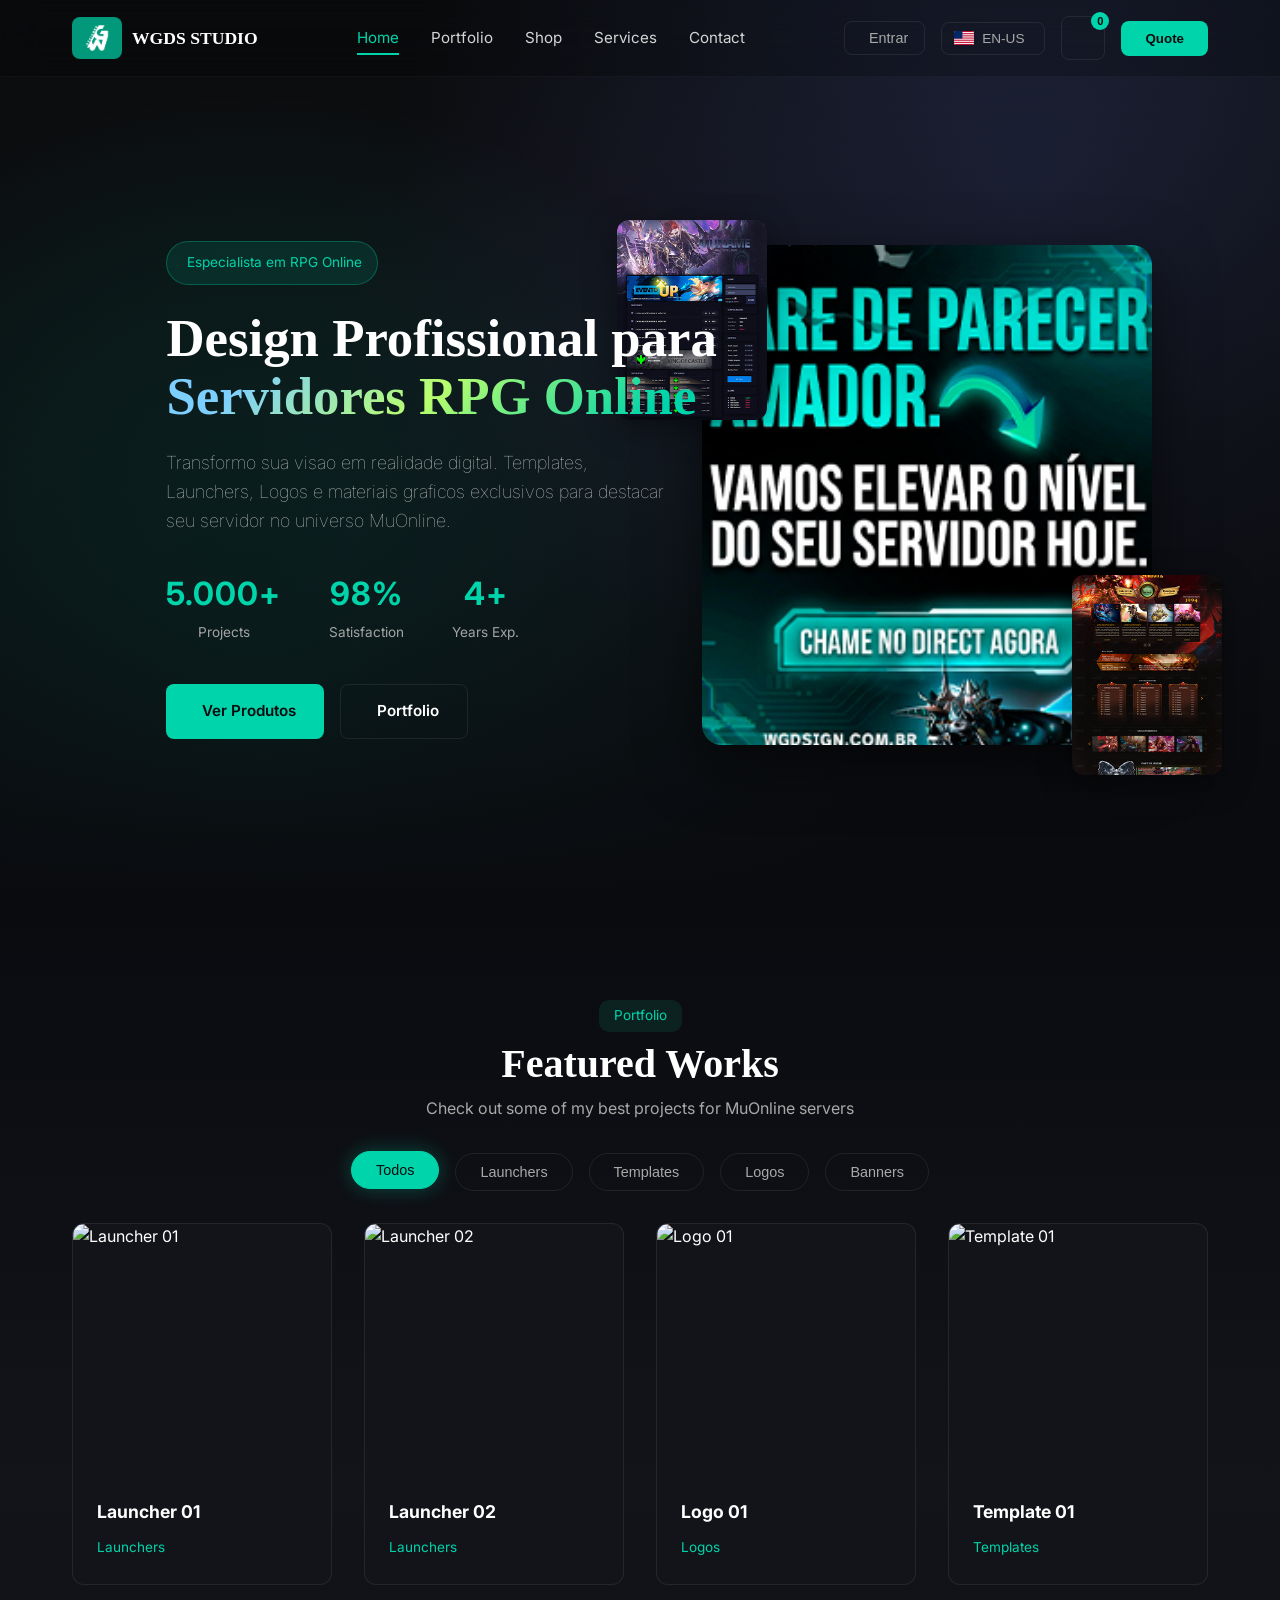
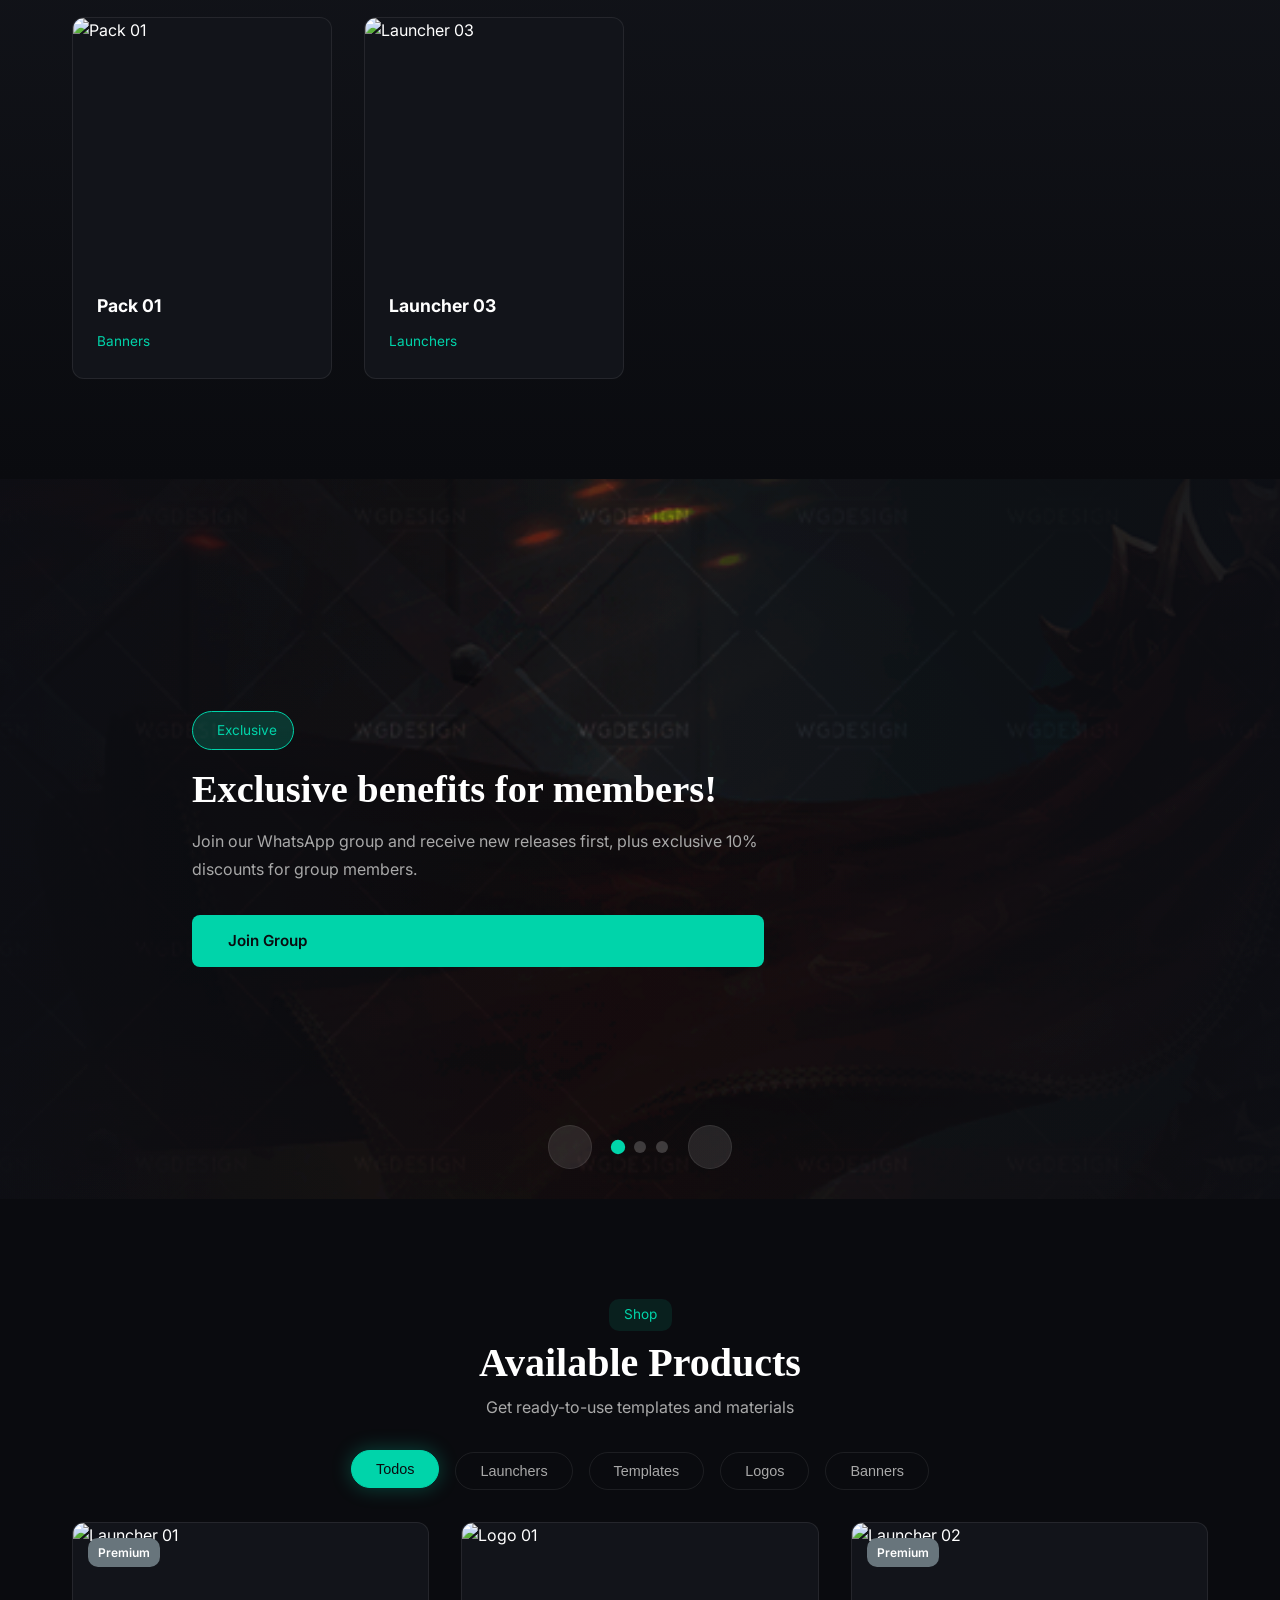
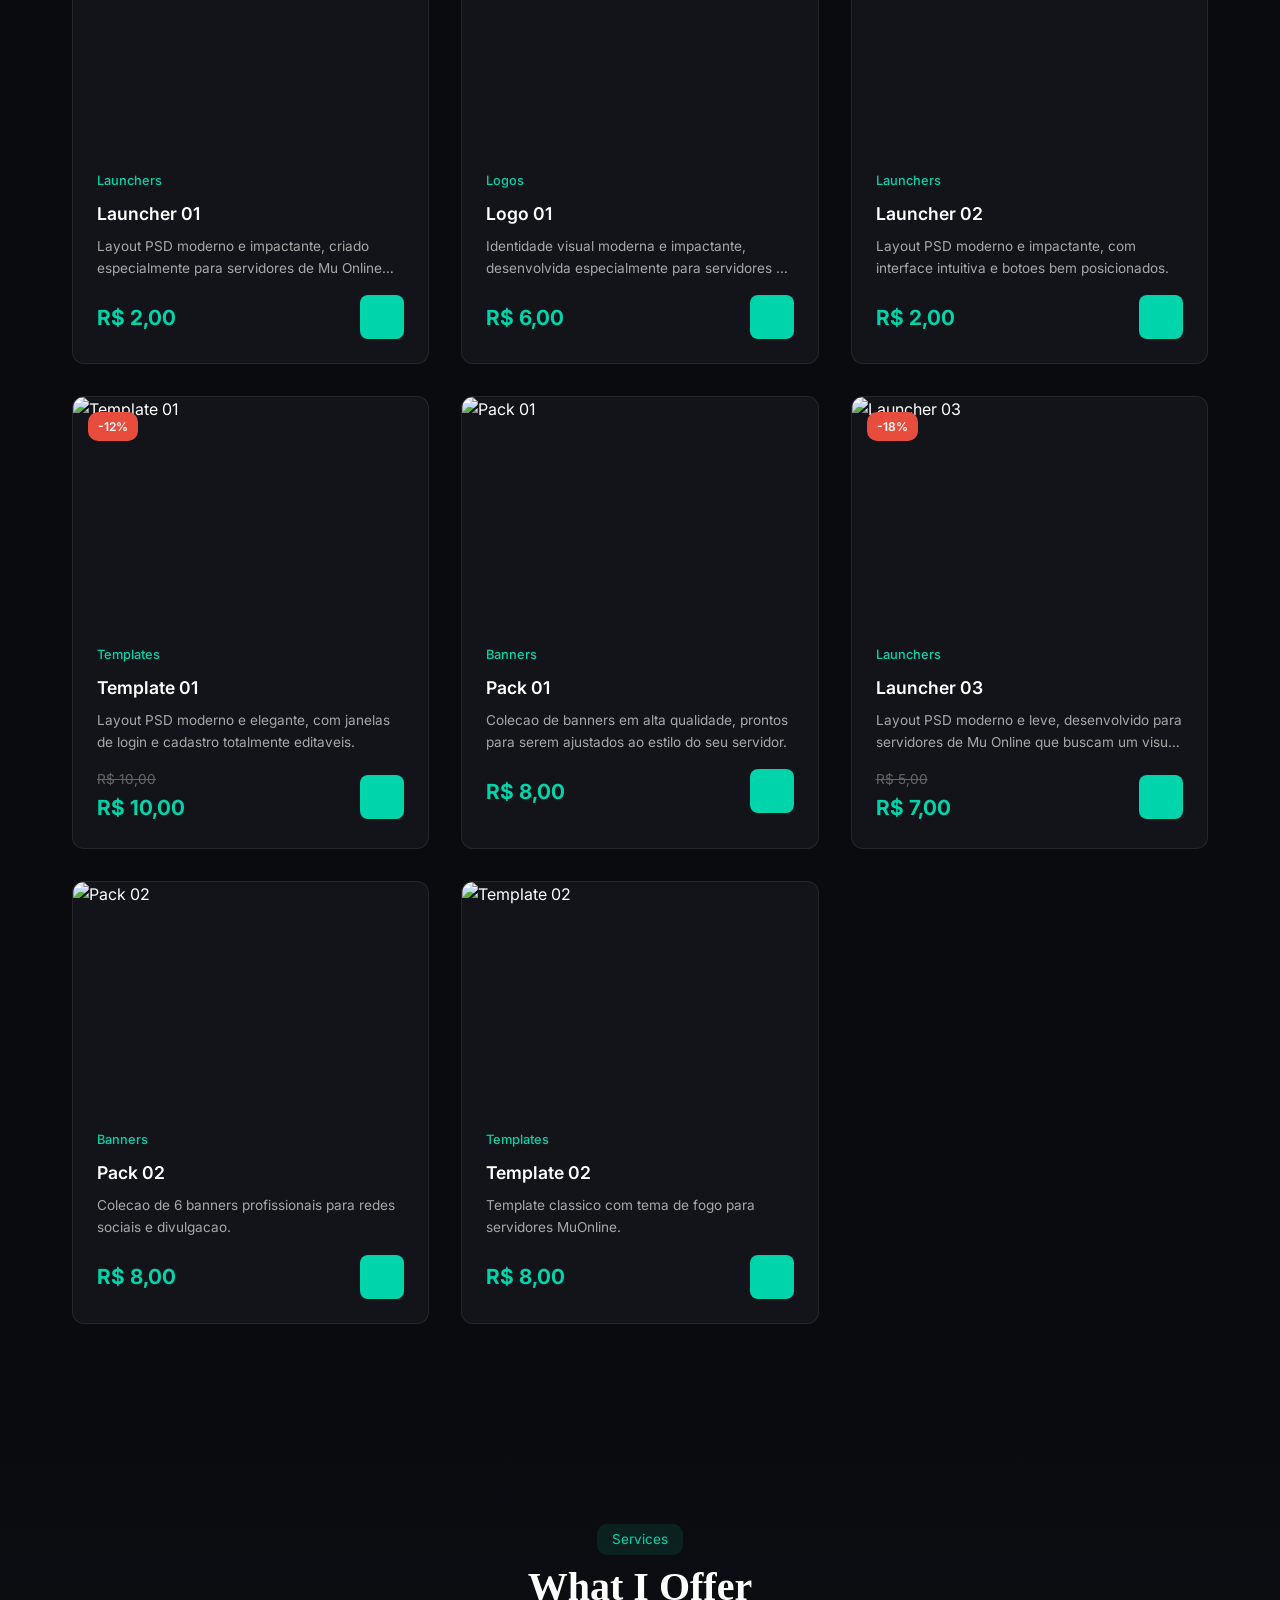
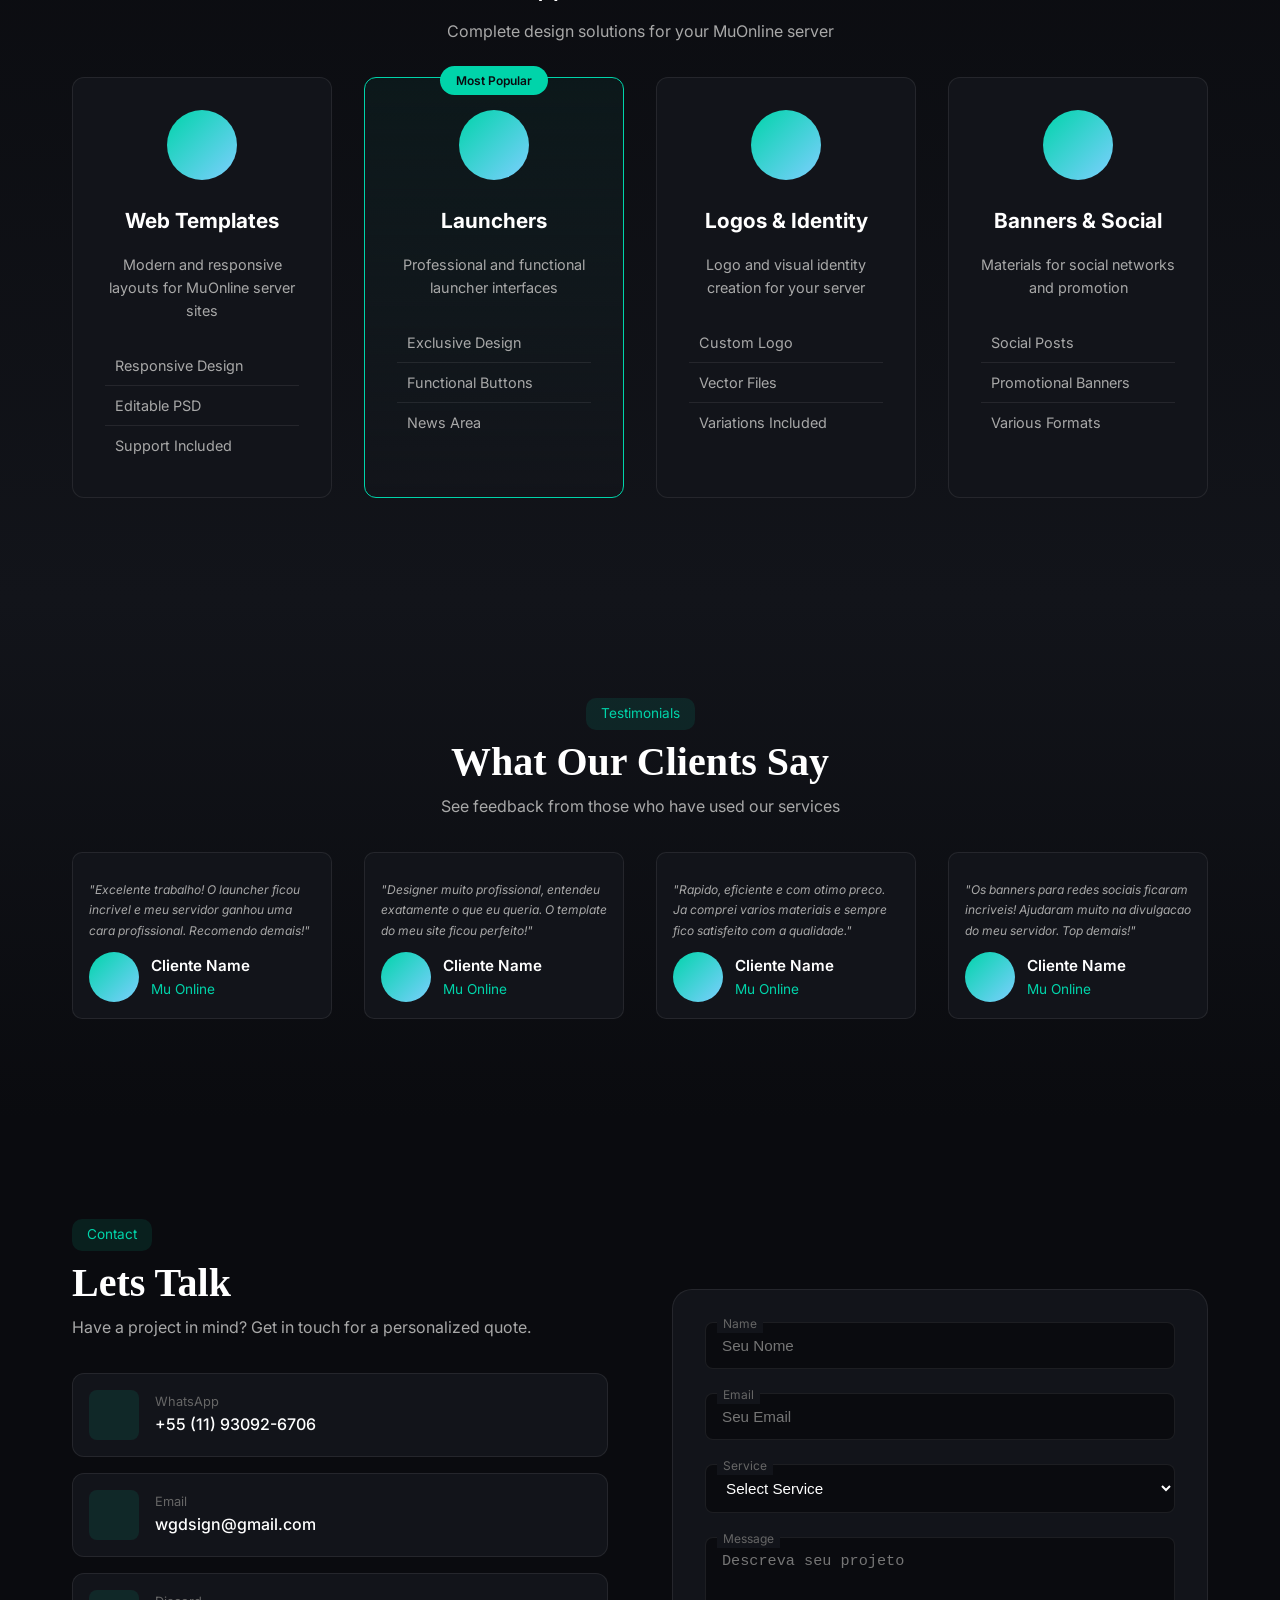
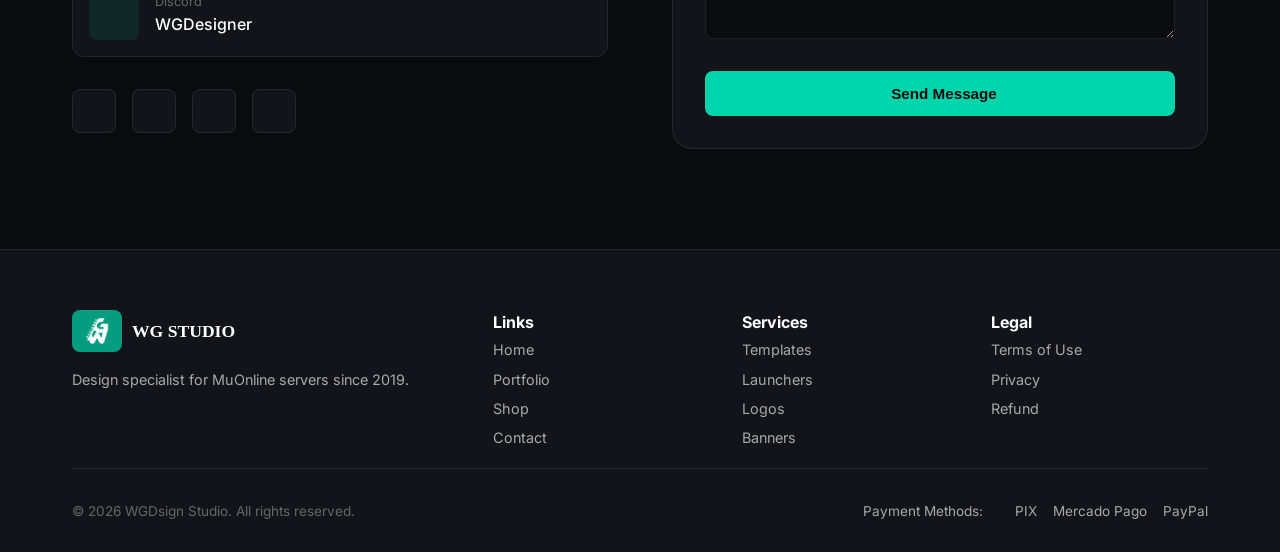
==== pages/admin.html @ 71160a3f "meusite" ====
<!DOCTYPE html>
<html lang="pt-br">
<head>
    <meta charset="UTF-8">
    <meta name="viewport" content="width=device-width, initial-scale=1.0">
    <title>Painel Admin - WGDS Studio</title>
    <link rel="preconnect" href="https://fonts.googleapis.com">
    <link rel="preconnect" href="https://fonts.gstatic.com" crossorigin>
    <link href="https://fonts.googleapis.com/css2?family=Inter:wght@300;400;500;600;700&family=Orbitron:wght@400;500;600;700&display=swap" rel="stylesheet">
    <link href="https://cdn.jsdelivr.net/npm/remixicon@4.0.0/fonts/remixicon.css" rel="stylesheet">
    <link rel="stylesheet" href="../assets/css/style.css">
    <link rel="stylesheet" href="../assets/css/pages.css">
    <link rel="stylesheet" href="../assets/css/auth.css">
    <link rel="stylesheet" href="../assets/css/admin.css">
    <link rel="icon" href="../assets/img/fav-logo/favicon.png" type="image/x-icon" />
</head>
<body>
    <nav id="navbar" class="scrolled">
        <div class="nav-container">
            <a href="../index.html" class="logo">
                <img class="logo-icon" src="../assets/img/fav-logo/logowg.png" alt="@wg.dsign">
                <span class="logo-text">WGDS Studio</span>
            </a>
            <div class="nav-menu" id="navMenu">
                <a href="../index.html" class="nav-link">Home</a>
                <a href="../index.html#portfolio" class="nav-link">Portfolio</a>
                <a href="../index.html#shop" class="nav-link">Shop</a>
                <div class="nav-dropdown">
                    <a href="#" class="nav-link nav-dropdown-trigger">
                        Servicos <i class="ri-arrow-down-s-line"></i>
                    </a>
                    <div class="nav-dropdown-menu">
                        <a href="muonline.html" class="dropdown-item"><i class="ri-gamepad-line"></i><span>MuOnline</span></a>
                        <a href="launchers.html" class="dropdown-item"><i class="ri-rocket-2-line"></i><span>Game Launcher</span></a>
                        <a href="templates.html" class="dropdown-item"><i class="ri-layout-4-line"></i><span>Templates</span></a>
                        <a href="logos.html" class="dropdown-item"><i class="ri-pen-nib-line"></i><span>Logotipo</span></a>
                        <a href="banners.html" class="dropdown-item"><i class="ri-image-line"></i><span>Banners</span></a>
                    </div>
                </div>
                <a href="../index.html#contato" class="nav-link">Contato</a>
            </div>
            <div class="nav-actions">
                <button class="auth-btn logged-in" id="authBtn">
                    <i class="ri-shield-user-line"></i>
                    <span class="auth-btn-name">Admin</span>
                </button>
                <button class="mobile-menu-btn" id="mobileMenuBtn">
                    <span></span><span></span><span></span>
                </button>
            </div>
        </div>
    </nav>

    <main>
        <div class="painel-bg" id="painelBg"></div>

        <div class="admin-container">
            <div class="admin-header">
                <div class="admin-header-info">
                    <h1><i class="ri-shield-user-line"></i> Painel Administrador</h1>
                    <p>Gerencie produtos, pedidos e membros do site</p>
                </div>
                <span class="admin-user-name" id="adminUserName"></span>
            </div>

            <div class="admin-nav-wrapper">
                <div class="admin-nav">
                    <button class="admin-nav-btn active" data-tab="produtos">
                        <i class="ri-shopping-bag-3-line"></i>
                        <span>Produtos</span>
                    </button>
                    <button class="admin-nav-btn" data-tab="pedidos">
                        <i class="ri-file-list-3-line"></i>
                        <span>Pedidos</span>
                    </button>
                    <button class="admin-nav-btn" data-tab="membros">
                        <i class="ri-group-line"></i>
                        <span>Membros</span>
                    </button>
                    <button class="admin-nav-btn" data-tab="portfolio">
                        <i class="ri-image-line"></i>
                        <span>Portfolio</span>
                    </button>
                    <button class="admin-nav-btn" data-tab="slides">
                        <i class="ri-slideshow-line"></i>
                        <span>Slides</span>
                    </button>
                    <button class="admin-nav-btn" data-tab="categorias">
                        <i class="ri-folders-line"></i>
                        <span>Categorias</span>
                    </button>
                    <button class="admin-nav-btn" data-tab="downloads">
                        <i class="ri-download-cloud-line"></i>
                        <span>Downloads</span>
                    </button>
                    <button class="admin-nav-btn" data-tab="voltar-painel">
                        <i class="ri-arrow-left-line"></i>
                        <span>Meu Painel</span>
                    </button>
                    <button class="admin-nav-btn" data-tab="logout">
                        <i class="ri-logout-box-r-line"></i>
                        <span>Sair</span>
                    </button>
                </div>
            </div>

            <!-- TAB: PRODUTOS -->
            <div class="admin-tab active" id="tab-produtos">
                <div class="admin-tab-header">
                    <h2 class="painel-section-title">Gerenciar Produtos</h2>
                    <button class="admin-btn admin-btn-add" onclick="openAddProduct()">
                        <i class="ri-add-line"></i> Novo Produto
                    </button>
                </div>
                <div class="admin-stats" id="adminStats"></div>
                <div id="adminProductsList"></div>
            </div>

            <!-- TAB: PEDIDOS -->
            <div class="admin-tab" id="tab-pedidos">
                <h2 class="painel-section-title">Historico de Pedidos</h2>
                <div class="admin-stats" id="ordersStats"></div>
                <div id="adminOrdersList"></div>
            </div>

            <!-- TAB: MEMBROS -->
            <div class="admin-tab" id="tab-membros">
                <h2 class="painel-section-title">Membros Cadastrados</h2>
                <div class="admin-stats" id="membersStats"></div>
                <div id="adminMembersList"></div>
            </div>

            <!-- TAB: PORTFOLIO -->
            <div class="admin-tab" id="tab-portfolio">
                <div class="admin-tab-header">
                    <h2 class="painel-section-title">Gerenciar Portfolio</h2>
                    <button class="admin-btn admin-btn-add" onclick="openAddPortfolio()">
                        <i class="ri-add-line"></i> Novo Trabalho
                    </button>
                </div>
                <div class="admin-stats" id="portfolioStats"></div>
                <div id="adminPortfolioList"></div>
            </div>

            <!-- TAB: SLIDES -->
            <div class="admin-tab" id="tab-slides">
                <div class="admin-tab-header">
                    <h2 class="painel-section-title">Gerenciar Slides</h2>
                    <button class="admin-btn admin-btn-add" onclick="openAddSlide()">
                        <i class="ri-add-line"></i> Novo Slide
                    </button>
                </div>
                <div class="admin-stats" id="slidesStats"></div>
                <div id="adminSlidesList"></div>
            </div>

            <!-- TAB: CATEGORIAS -->
            <div class="admin-tab" id="tab-categorias">
                <div class="admin-tab-header">
                    <h2 class="painel-section-title">Gerenciar Categorias</h2>
                    <button class="admin-btn admin-btn-add" onclick="openAddCategory()">
                        <i class="ri-add-line"></i> Nova Categoria
                    </button>
                </div>
                <div class="admin-stats" id="categoriesStats"></div>
                <div id="adminCategoriesList"></div>
            </div>

            <!-- TAB: DOWNLOADS -->
            <div class="admin-tab" id="tab-downloads">
                <div class="admin-tab-header">
                    <h2 class="painel-section-title">Gerenciar Downloads</h2>
                </div>
                <div class="admin-stats" id="downloadsStats"></div>
                <div class="admin-downloads-filter">
                    <button class="admin-dl-filter-btn active" data-filter="all" onclick="filterAdminDownloads('all')">Todos</button>
                    <button class="admin-dl-filter-btn" data-filter="with-files" onclick="filterAdminDownloads('with-files')">Com Arquivos</button>
                    <button class="admin-dl-filter-btn" data-filter="no-files" onclick="filterAdminDownloads('no-files')">Sem Arquivos</button>
                </div>
                <div id="adminDownloadsList"></div>
            </div>
        </div>

        <!-- MODAL: FORMULARIO PRODUTO -->
        <div class="admin-modal" id="productFormModal">
            <div class="admin-modal-content">
                <div class="admin-modal-header">
                    <h2 id="formTitle">Adicionar Produto</h2>
                    <button class="admin-modal-close" onclick="closeProductForm()">
                        <i class="ri-close-line"></i>
                    </button>
                </div>
                <form id="productForm" onsubmit="handleProductSubmit(event)">
                    <div class="admin-form-grid">
                        <div class="admin-form-group">
                            <label>Nome do Produto *</label>
                            <input type="text" id="productName" placeholder="Ex: Launcher Premium" required>
                        </div>
                        <div class="admin-form-group">
                            <label>Preco (R$) *</label>
                            <input type="number" id="productPrice" step="0.01" min="0" placeholder="0.00" required>
                        </div>
                        <div class="admin-form-group">
                            <label>Categoria *</label>
                            <select id="productCategory" required>
                                <option value="">Selecione...</option>
                                <option value="launchers">Launchers</option>
                                <option value="templates">Templates</option>
                                <option value="logos">Logos</option>
                                <option value="banners">Banners</option>
                            </select>
                        </div>
                        <div class="admin-form-group">
                            <label>Desconto (%)</label>
                            <input type="number" id="productDiscount" min="0" max="99" value="0" placeholder="0">
                        </div>
                        <div class="admin-form-group">
                            <label>Tag / Badge</label>
                            <input type="text" id="productTag" placeholder="Ex: Premium, Novo, Exclusivo">
                        </div>
                        <div class="admin-form-group full-width">
                            <label>Descricao *</label>
                            <textarea id="productDescription" rows="3" placeholder="Descricao do produto..." required></textarea>
                        </div>
                        <div class="admin-form-group">
                            <label>Imagem (URL)</label>
                            <input type="text" id="productImageUrl" placeholder="assets/img/..." onchange="previewImageFromUrl()">
                        </div>
                        <div class="admin-form-group">
                            <label>Imagem (Upload)</label>
                            <input type="file" id="productImageFile" accept="image/*" onchange="previewImage()">
                        </div>
                        <div class="admin-form-group full-width">
                            <label>Preview</label>
                            <div class="admin-image-preview" id="imagePreview"></div>
                        </div>
                        <div class="admin-form-group full-width">
                            <label><i class="ri-download-cloud-line"></i> Arquivo para Download do Cliente</label>
                            <div class="admin-upload-inline">
                                <input type="file" id="productDownloadFile">
                                <small class="admin-form-hint">Arquivo PSD, ZIP, RAR, PDF (max 50MB) - O cliente recebera este arquivo apos a compra</small>
                            </div>
                            <div id="productDownloadFilesList" class="admin-inline-files-list"></div>
                        </div>
                    </div>
                    <div class="admin-form-actions">
                        <button type="button" class="admin-btn admin-btn-cancel" onclick="closeProductForm()">Cancelar</button>
                        <button type="submit" class="admin-btn admin-btn-save">
                            <i class="ri-save-line"></i> Salvar Produto
                        </button>
                    </div>
                </form>
            </div>
        </div>

        <!-- MODAL: GERENCIAR ARQUIVOS -->
        <div class="admin-modal" id="filesManagerModal">
            <div class="admin-modal-content">
                <div class="admin-modal-header">
                    <h2><i class="ri-folder-line"></i> Arquivos: <span id="filesProductName"></span></h2>
                    <button class="admin-modal-close" onclick="closeFilesManager()">
                        <i class="ri-close-line"></i>
                    </button>
                </div>
                <input type="hidden" id="filesProductId">
                <div class="admin-upload-area">
                    <div class="admin-upload-row">
                        <input type="file" id="downloadFile">
                        <button type="button" class="admin-btn admin-btn-upload" id="uploadFileBtn" onclick="handleFileUploadSubmit()">
                            <i class="ri-upload-cloud-line"></i> Upload
                        </button>
                    </div>
                    <p class="admin-upload-hint">Arquivos PSD, ZIP, RAR, PDF, etc. (max 50MB)</p>
                </div>
                <div id="filesList"></div>
                <div class="admin-form-actions">
                    <button type="button" class="admin-btn admin-btn-cancel" onclick="closeFilesManager()">Fechar</button>
                </div>
            </div>
        </div>

        <!-- MODAL: FORMULARIO PORTFOLIO -->
        <div class="admin-modal" id="portfolioFormModal">
            <div class="admin-modal-content">
                <div class="admin-modal-header">
                    <h2 id="portfolioFormTitle">Adicionar ao Portfolio</h2>
                    <button class="admin-modal-close" onclick="closePortfolioForm()">
                        <i class="ri-close-line"></i>
                    </button>
                </div>
                <form id="portfolioForm" onsubmit="handlePortfolioSubmit(event)">
                    <div class="admin-form-grid">
                        <div class="admin-form-group">
                            <label>Titulo *</label>
                            <input type="text" id="portfolioTitle" placeholder="Ex: Launcher Dark Edition" required>
                        </div>
                        <div class="admin-form-group">
                            <label>Categoria *</label>
                            <select id="portfolioCategory" required>
                                <option value="">Selecione...</option>
                                <option value="launchers">Launchers</option>
                                <option value="templates">Templates</option>
                                <option value="logos">Logos</option>
                                <option value="banners">Banners</option>
                            </select>
                        </div>
                        <div class="admin-form-group full-width">
                            <label>Descricao</label>
                            <textarea id="portfolioDescription" rows="3" placeholder="Descricao do trabalho..."></textarea>
                        </div>
                        <div class="admin-form-group">
                            <label>Imagem (URL)</label>
                            <input type="text" id="portfolioImageUrl" placeholder="assets/img/..." onchange="previewPortfolioImageFromUrl()">
                        </div>
                        <div class="admin-form-group">
                            <label>Imagem (Upload)</label>
                            <input type="file" id="portfolioImageFile" accept="image/*" onchange="previewPortfolioImage()">
                        </div>
                        <div class="admin-form-group full-width">
                            <label>Preview</label>
                            <div class="admin-image-preview" id="portfolioImagePreview"></div>
                        </div>
                    </div>
                    <div class="admin-form-actions">
                        <button type="button" class="admin-btn admin-btn-cancel" onclick="closePortfolioForm()">Cancelar</button>
                        <button type="submit" class="admin-btn admin-btn-save">
                            <i class="ri-save-line"></i> Salvar
                        </button>
                    </div>
                </form>
            </div>
        </div>

        <!-- MODAL: FORMULARIO SLIDE -->
        <div class="admin-modal" id="slideFormModal">
            <div class="admin-modal-content">
                <div class="admin-modal-header">
                    <h2 id="slideFormTitle">Adicionar Slide</h2>
                    <button class="admin-modal-close" onclick="closeSlideForm()">
                        <i class="ri-close-line"></i>
                    </button>
                </div>
                <form id="slideForm" onsubmit="handleSlideSubmit(event)">
                    <div class="admin-form-grid">
                        <div class="admin-form-group full-width">
                            <label>Titulo *</label>
                            <input type="text" id="slideTitle" placeholder="Ex: Templates Premium" required>
                        </div>
                        <div class="admin-form-group full-width">
                            <label>Subtitulo</label>
                            <input type="text" id="slideSubtitle" placeholder="Ex: Sites prontos para seu servidor">
                        </div>
                        <div class="admin-form-group full-width">
                            <label>Descricao</label>
                            <textarea id="slideDescription" rows="3" placeholder="Texto descritivo do slide..."></textarea>
                        </div>
                        <div class="admin-form-group">
                            <label>Tag / Badge</label>
                            <input type="text" id="slideTag" placeholder="Ex: Novo, Premium, Destaque">
                        </div>
                        <div class="admin-form-group">
                            <label>Texto do Botao</label>
                            <input type="text" id="slideButtonText" placeholder="Ex: Ver Portfolio">
                        </div>
                        <div class="admin-form-group full-width">
                            <label>Link do Botao</label>
                            <input type="text" id="slideButtonLink" placeholder="Ex: #portfolio, #shop, pages/templates.html">
                        </div>
                        <div class="admin-form-group">
                            <label>Imagem de Fundo (URL)</label>
                            <input type="text" id="slideImageUrl" placeholder="assets/img/..." onchange="previewSlideImageFromUrl()">
                        </div>
                        <div class="admin-form-group">
                            <label>Imagem de Fundo (Upload)</label>
                            <input type="file" id="slideImageFile" accept="image/*" onchange="previewSlideImage()">
                        </div>
                        <div class="admin-form-group full-width">
                            <label>Preview</label>
                            <div class="admin-image-preview" id="slideImagePreview"></div>
                        </div>
                    </div>
                    <div class="admin-form-actions">
                        <button type="button" class="admin-btn admin-btn-cancel" onclick="closeSlideForm()">Cancelar</button>
                        <button type="submit" class="admin-btn admin-btn-save">
                            <i class="ri-save-line"></i> Salvar Slide
                        </button>
                    </div>
                </form>
            </div>
        </div>

        <!-- MODAL: FORMULARIO CATEGORIA -->
        <div class="admin-modal" id="categoryFormModal">
            <div class="admin-modal-content">
                <div class="admin-modal-header">
                    <h2 id="categoryFormTitle">Adicionar Categoria</h2>
                    <button class="admin-modal-close" onclick="closeCategoryForm()">
                        <i class="ri-close-line"></i>
                    </button>
                </div>
                <form id="categoryForm" onsubmit="handleCategorySubmit(event)">
                    <div class="admin-form-grid">
                        <div class="admin-form-group">
                            <label>Nome da Categoria *</label>
                            <input type="text" id="categoryName" placeholder="Ex: Flyers" required oninput="autoGenerateSlug()">
                        </div>
                        <div class="admin-form-group">
                            <label>Slug (ID unico)</label>
                            <input type="text" id="categorySlug" placeholder="Ex: flyers (gerado automaticamente)">
                        </div>
                        <div class="admin-form-group">
                            <label>Icone (Classe RemixIcon)</label>
                            <input type="text" id="categoryIcon" placeholder="Ex: ri-image-line" value="ri-folder-line">
                            <small class="admin-form-hint">Veja icones em <a href="https://remixicon.com" target="_blank">remixicon.com</a></small>
                        </div>
                        <div class="admin-form-group">
                            <label>Tipo *</label>
                            <select id="categoryType" required>
                                <option value="ambos">Shop + Portfolio</option>
                                <option value="shop">Apenas Shop</option>
                                <option value="portfolio">Apenas Portfolio</option>
                            </select>
                        </div>
                        <div class="admin-form-group full-width">
                            <label>Descricao</label>
                            <textarea id="categoryDescription" rows="2" placeholder="Descricao breve da categoria..."></textarea>
                        </div>
                    </div>
                    <div class="admin-form-actions">
                        <button type="button" class="admin-btn admin-btn-cancel" onclick="closeCategoryForm()">Cancelar</button>
                        <button type="submit" class="admin-btn admin-btn-save">
                            <i class="ri-save-line"></i> Salvar Categoria
                        </button>
                    </div>
                </form>
            </div>
        </div>

        <div class="admin-overlay" id="adminOverlay" onclick="closeProductForm(); closeFilesManager(); closePortfolioForm(); closeSlideForm(); closeCategoryForm();"></div>
    </main>

    <footer class="footer">
        <div class="footer-container">
            <div class="footer-bottom">
                <p>&copy; 2026 WGDsign Studio. Todos os direitos reservados.</p>
            </div>
        </div>
    </footer>

    <div class="toast-container" id="toastContainer"></div>

    <script src="../assets/js/main.js"></script>
    <script src="../assets/js/auth.js"></script>
    <script src="../assets/js/admin.js"></script>
    <script>
    document.addEventListener('DOMContentLoaded', function() {
        initAdminPanel();
    });
    </script>
</body>
</html>
---- assets/css/style.css ----
:root {
    --primary: #00d4aa;
    --primary-dark: #00b894;
    --primary-glow: rgba(0, 212, 170, 0.3);
    --secondary: #7DCFFF;
    --accent: #BAFE6D;
    --bg-dark: #0a0b0f;
    --bg-card: #12141a;
    --bg-card-hover: #1a1d25;
    --text-primary: #ffffff;
    --text-secondary: #a8a8a8;
    --text-muted: #666666;
    --border-color: rgba(255, 255, 255, 0.08);
    --gradient-primary: linear-gradient(135deg, var(--primary) 0%, #71ECB6 100%);
    --gradient-hero: linear-gradient(135deg, #7DCFFF 15%, #BAFE6D 50%, #00d4aa 90%);
    --shadow-sm: 0 2px 8px rgba(0, 0, 0, 0.3);
    --shadow-md: 0 8px 32px rgba(0, 0, 0, 0.4);
    --shadow-lg: 0 20px 60px rgba(0, 0, 0, 0.5);
    --shadow-glow: 0 0 40px var(--primary-glow);
    --radius-sm: 8px;
    --radius-md: 12px;
    --radius-lg: 20px;
    --transition: all 0.3s cubic-bezier(0.4, 0, 0.2, 1);
}

* {
    margin: 0;
    padding: 0;
    box-sizing: border-box;
}

html {
    scroll-behavior: smooth;
}

body {
    font-family: 'Inter', sans-serif;
    background-color: #101010;
    color: var(--text-primary);
    line-height: 1.6;
    overflow-x: hidden;
}

a {
    text-decoration: none;
    color: inherit;
}

img {
    max-width: 100%;
    height: auto;
}

nav {
    position: fixed;
    top: 0;
    left: 0;
    right: 0;
    z-index: 1000;
    background: #00000033;
    backdrop-filter: blur(20px);
    border-bottom: 1px solid #6666661a;
    transition: all 0.3s cubic-bezier(0.4, 0, 0.2, 1);
}

nav.scrolled {
    background: rgba(10, 11, 15, 0.95);
    box-shadow: var(--shadow-md);
}

.nav-container {
    max-width: 1200px;
    margin: 0 auto;
    padding: 1rem 2rem;
    display: flex;
    align-items: center;
    justify-content: space-between;
}

.logo {
    display: flex;
    align-items: center;
    gap: 10px;
}

.logo-icon {
    background: #00d4aab5;
    color: var(--bg-dark);
    font-family: 'Playfair Display', serif;
    font-weight: 700;
    font-size: 1.2rem;
    padding: 8px 12px;
    border-radius: var(--radius-sm);
    width: 50px;
    height: auto;
    display: flex;
    align-items: center;
    justify-content: center;
    animation: shake 5s infinite;
    animation-timing-function: ease-in-out;
}

.logo-text {
    font-family: 'Playfair Display', serif;
    font-size: 1.1rem;
    font-weight: 600;
    text-transform: uppercase;
    color: var(--text-primary);
}

.nav-menu {
    display: flex;
    gap: 2rem;
}

.nav-link {
    color: #d4d4d4;
    font-size: 0.95rem;
    transition: var(--transition);
    position: relative;
}

.nav-link:hover,
.nav-link.active {
    color: var(--primary);
}

.nav-link::after {
    content: '';
    position: absolute;
    bottom: -5px;
    left: 0;
    width: 0;
    height: 2px;
    background: var(--primary);
    transition: var(--transition);
}

.nav-link:hover::after,
.nav-link.active::after {
    width: 100%;
}

.nav-actions {
    display: flex;
    align-items: center;
    gap: 1rem;
}

.cart-btn {
    position: relative;
    background: transparent;
    border: 1px solid var(--border-color);
    color: var(--text-secondary);
    width: 44px;
    height: 44px;
    border-radius: var(--radius-sm);
    cursor: pointer;
    transition: var(--transition);
    display: flex;
    align-items: center;
    justify-content: center;
    font-size: 1.2rem;
}

.cart-btn:hover {
    border-color: var(--primary);
    color: var(--primary);
}

.cart-count {
    position: absolute;
    top: -5px;
    right: -5px;
    background: var(--primary);
    color: var(--bg-dark);
    font-size: 0.7rem;
    font-weight: 700;
    width: 18px;
    height: 18px;
    border-radius: 50%;
    display: flex;
    align-items: center;
    justify-content: center;
}

.nav-cta {
    background: var(--primary);
    color: var(--bg-dark);
    border: none;
    padding: 10px 24px;
    border-radius: var(--radius-sm);
    font-weight: 600;
    cursor: pointer;
    transition: var(--transition);
}

.nav-cta:hover {
    box-shadow: var(--shadow-glow);
    transform: translateY(-2px);
}

.mobile-menu-btn {
    display: none;
    flex-direction: column;
    gap: 5px;
    background: transparent;
    border: none;
    cursor: pointer;
    padding: 10px;
}

.mobile-menu-btn span {
    width: 25px;
    height: 2px;
    background: var(--text-secondary);
    transition: var(--transition);
}

.hero {
    min-height: 100vh;
    width: 100%;
    display: flex;
    align-items: center;
    justify-content: flex-start;
    position: relative;
    padding: 0;
    overflow: hidden;
}

.hero-bg {
    position: absolute;
    inset: 0;
    z-index: 0;
}

.hero-carousel-bg {
    position: absolute;
    inset: 0;
}

.hero-carousel-slide {
    position: absolute;
    inset: 0;
    background-size: cover;
    background-position: center;
    background-repeat: no-repeat;
    opacity: 0;
    transition: opacity 1s ease-in-out;
    animation: heroZoomIn 8s ease-in-out infinite alternate;
}

.hero-carousel-slide.active {
    opacity: 1;
}

@keyframes heroZoomIn {
    0% {
        transform: scale(1);
    }
    100% {
        transform: scale(1.1);
    }
}

.hero-overlay {
    position: absolute;
    inset: 0;
    background: rgba(10, 11, 15, 0.65);
    z-index: 1;
}

.hero-particles {
    position: absolute;
    inset: 0;
    z-index: 2;
    background-image: radial-gradient(circle at 20% 80%, var(--primary-glow) 0%, transparent 50%),
                      radial-gradient(circle at 80% 20%, rgba(102, 126, 234, 0.2) 0%, transparent 50%),
                      radial-gradient(circle at 50% 50%, rgba(118, 75, 162, 0.1) 0%, transparent 50%);
    animation: pulse-bg 8s ease-in-out infinite;
}

@keyframes pulse-bg {
    0%, 100% { opacity: 0.6; }
    50% { opacity: 1; }
}

.hero-gradient {
    position: absolute;
    inset: 0;
    z-index: 3;
    background: linear-gradient(180deg, transparent 0%, var(--bg-dark) 100%);
}

.hero-content {
    position: relative;
    z-index: 10;
    max-width: 760px;
    padding: 2rem 6%;
    margin-top: 80px;
    margin-left: 7%;
}

.hero-badge {
    display: inline-flex;
    align-items: center;
    gap: 5px;
    background: #00d4aa1c;
    border: 1px solid #00d4aa4d;
    padding: 10px 15px;
    border-radius: 50px;
    font-size: 0.85rem;
    color: var(--primary);
    margin-bottom: 1.5rem;
}

.hero-badge i {
    font-size: 1rem;
}

.hero-title {
    font-family: 'Playfair Display', serif;
    font-size: 3.3rem;
    font-weight: 700;
    line-height: 1.1;
    margin-bottom: 1.5rem;
}

.gradient-text {
    background: var(--gradient-hero);
    -webkit-background-clip: text;
    -webkit-text-fill-color: transparent;
    background-clip: text;
}

.hero-description {
    font-size: 1.125rem;
    color: #d0d0d0;
    margin-bottom: 2rem;
    max-width: 500px;
    font-weight: 100;
}

.hero-stats {
    display: flex;
    gap: 3rem;
    margin-bottom: 2.5rem;
}

.stat {
    text-align: center;
}

.stat-number {
    display: block;
    font-family: 'Inter', -apple-system, BlinkMacSystemFont, sans-serif;
    font-size: 2rem;
    font-weight: 700;
    letter-spacing: 1px;
    color: var(--primary);
}

.stat-label {
    font-size: 0.85rem;
    color: #a4a4a4;
}

.hero-cta {
    display: flex;
    gap: 1rem;
    flex-wrap: wrap;
}

.btn {
    display: inline-flex;
    align-items: center;
    gap: 8px;
    padding: 14px 28px;
    border-radius: var(--radius-sm);
    font-weight: 600;
    font-size: 0.95rem;
    cursor: pointer;
    transition: var(--transition);
    border: none;
}

.btn-primary {
    background: var(--primary);
    color: var(--bg-dark);
}

.btn-primary:hover {
    box-shadow: var(--shadow-glow);
    transform: translateY(-2px);
}

.btn-secondary {
    background: transparent;
    color: var(--text-primary);
    border: 1px solid var(--border-color);
}

.btn-secondary:hover {
    border-color: var(--primary);
    color: var(--primary);
}

.btn-full {
    width: 100%;
    justify-content: center;
}

.btn-lg {
    padding: 16px 32px;
    font-size: 1rem;
}

.hero-visual {
    position: absolute;
    right: 10%;
    top: 55%;
    transform: translateY(-50%);
    z-index: 1;
}

.hero-showcase {
    position: relative;
    width: 450px;
    height: 500px;
}

.showcase-main {
    width: 100%;
    height: 100%;
    object-fit: cover;
    border-radius: var(--radius-lg);
    box-shadow: var(--shadow-lg);
}

.showcase-float {
    position: absolute;
    width: 150px;
    height: 200px;
    border-radius: var(--radius-md);
    overflow: hidden;
    box-shadow: var(--shadow-md);
    animation: float 4s ease-in-out infinite;
}

.showcase-float img {
    width: 100%;
    height: 100%;
    object-fit: cover;
}

.showcase-1 {
    top: -25px;
    left: -85px;
    animation-delay: 0s;
}

.showcase-2 {
    bottom: -30px;
    right: -70px;
    animation-delay: 2s;
}

@keyframes float {
    0%, 100% { transform: translateY(0); }
    50% { transform: translateY(-15px); }
}

.section-container {
    max-width: 1200px;
    margin: 0 auto;
    padding: 100px 2rem;
}

.section-header {
    text-align: center;
    margin-bottom: 2rem;
}

.section-badge {
    display: inline-block;
    background: #00d4aa1a;
    color: var(--primary);
    padding: 5px 15px;
    border-radius: 10px;
    font-size: 0.85rem;
    margin-bottom: 0rem;
}

.section-title {
    font-family: 'Playfair Display', serif;
    font-size: 2.5rem;
    font-weight: 700;
    margin-bottom: 0rem;
}

.section-description {
    color: var(--text-secondary);
    max-width: 600px;
    margin: 0 auto;
}

.portfolio-section {
    background: linear-gradient(180deg, var(--bg-dark) 0%, var(--bg-card) 50%, var(--bg-dark) 100%);
}

.portfolio-filters,
.shop-filters {
    display: flex;
    justify-content: center;
    gap: 1rem;
    margin-bottom: 2rem;
    flex-wrap: wrap;
}

.filter-btn,
.shop-filter-btn {
    background: transparent;
    border: 1px solid var(--border-color);
    color: var(--text-secondary);
    padding: 10px 24px;
    border-radius: 50px;
    cursor: pointer;
    transition: var(--transition);
    font-size: 0.9rem;
}

.filter-btn:hover,
.filter-btn.active,
.shop-filter-btn:hover,
.shop-filter-btn.active {
    background: var(--primary);
    border-color: var(--primary);
    color: var(--bg-dark);
    box-shadow: 0 0 20px #00d4aa4d;
    transform: translateY(-2px);
}

.portfolio-grid {
    display: grid;
    grid-template-columns: repeat(auto-fill, minmax(260px, 1fr));
    gap: 2rem;
}

.portfolio-item {
    background: var(--bg-card);
    border-radius: var(--radius-md);
    overflow: hidden;
    border: 1px solid var(--border-color);
    transition: var(--transition);
}

.portfolio-item:hover {
    transform: translateY(-10px);
    box-shadow: var(--shadow-md);
    border-color: var(--primary);
}

.portfolio-image {
    position: relative;
    height: 250px;
    overflow: hidden;
}

.portfolio-image img {
    width: 100%;
    height: 100%;
    object-fit: cover;
    transition: var(--transition);
}

.portfolio-item:hover .portfolio-image img {
    transform: scale(1.1);
}

.portfolio-overlay {
    position: absolute;
    inset: 0;
    background: rgba(0, 0, 0, 0.7);
    display: flex;
    align-items: center;
    justify-content: center;
    opacity: 0;
    transition: var(--transition);
}

.portfolio-item:hover .portfolio-overlay {
    opacity: 1;
}

.portfolio-actions {
    display: flex;
    gap: 1rem;
}

.action-btn {
    background: var(--primary);
    color: var(--bg-dark);
    width: 50px;
    height: 50px;
    border-radius: 50%;
    border: none;
    cursor: pointer;
    display: flex;
    align-items: center;
    justify-content: center;
    font-size: 1.3rem;
    transition: var(--transition);
}

.action-btn:hover {
    transform: scale(1.1);
    box-shadow: var(--shadow-glow);
}

.portfolio-info {
    padding: 1.5rem;
}

.portfolio-info h3 {
    font-size: 1.1rem;
    margin-bottom: 0.5rem;
}

.portfolio-category {
    color: var(--primary);
    font-size: 0.85rem;
}

.shop-section {
    background: var(--bg-dark);
}

.shop-grid {
    display: grid;
    grid-template-columns: repeat(auto-fill, minmax(280px, 1fr));
    gap: 2rem;
}

.product-card {
    background: var(--bg-card);
    border-radius: var(--radius-md);
    overflow: hidden;
    border: 1px solid var(--border-color);
    transition: var(--transition);
    position: relative;
}

.product-card:hover {
    transform: translateY(-10px);
    box-shadow: var(--shadow-md);
    border-color: var(--primary);
}

.product-badge {
    position: absolute;
    top: 15px;
    left: 15px;
    background: #68757c;
    color: white;
    padding: 5px 10px;
    border-radius: 10px;
    font-size: 0.75rem;
    font-weight: 600;
    z-index: 10;
}

.product-badge.sale {
    background: #e74c3c;
}

.product-image {
    position: relative;
    height: 220px;
    overflow: hidden;
}

.product-image img {
    width: 100%;
    height: 100%;
    object-fit: cover;
    transition: var(--transition);
}

.product-card:hover .product-image img {
    transform: scale(1.1);
}

.product-overlay {
    position: absolute;
    inset: 0;
    background: rgba(0, 0, 0, 0.7);
    display: flex;
    align-items: center;
    justify-content: center;
    opacity: 0;
    transition: var(--transition);
}

.product-card:hover .product-overlay {
    opacity: 1;
}

.quick-view-btn {
    background: var(--primary);
    color: var(--bg-dark);
    border: none;
    padding: 12px 24px;
    border-radius: var(--radius-sm);
    font-weight: 600;
    cursor: pointer;
    display: flex;
    align-items: center;
    gap: 8px;
    transition: var(--transition);
}

.quick-view-btn:hover {
    box-shadow: var(--shadow-glow);
}

.product-info {
    padding: 1.5rem;
}

.product-category {
    display: inline-block;
    color: var(--primary);
    font-size: 0.8rem;
    font-weight: 500;
    margin-bottom: 0.5rem;
}

.product-name {
    font-size: 1.1rem;
    font-weight: 600;
    margin-bottom: 0.5rem;
}

.product-description {
    color: var(--text-secondary);
    font-size: 0.85rem;
    margin-bottom: 1rem;
    display: -webkit-box;
    -webkit-line-clamp: 2;
    -webkit-box-orient: vertical;
    overflow: hidden;
}

.product-footer {
    display: flex;
    align-items: center;
    justify-content: space-between;
}

.product-price {
    display: flex;
    flex-direction: column;
}

.price-old {
    color: var(--text-muted);
    font-size: 0.85rem;
    text-decoration: line-through;
}

.price-current {
    color: var(--primary);
    font-size: 1.3rem;
    font-weight: 700;
}

.add-to-cart-btn {
    background: var(--primary);
    color: var(--bg-dark);
    width: 44px;
    height: 44px;
    border-radius: var(--radius-sm);
    border: none;
    cursor: pointer;
    display: flex;
    align-items: center;
    justify-content: center;
    font-size: 1.2rem;
    transition: var(--transition);
}

.add-to-cart-btn:hover {
    box-shadow: var(--shadow-glow);
    transform: scale(1.1);
}

.services-section {
    background: linear-gradient(180deg, var(--bg-dark) 0%, var(--bg-card) 100%);
}

.services-grid {
    display: grid;
    grid-template-columns: repeat(auto-fit, minmax(260px, 1fr));
    gap: 2rem;
}

.service-card {
    background: var(--bg-card);
    border: 1px solid var(--border-color);
    border-radius: var(--radius-md);
    padding: 2rem;
    text-align: center;
    transition: var(--transition);
    position: relative;
}

.service-card:hover {
    transform: translateY(-10px);
    border-color: var(--primary);
    box-shadow: var(--shadow-md);
}

.service-card.featured {
    border-color: var(--primary);
    background: linear-gradient(180deg, rgba(0, 212, 170, 0.05) 0%, var(--bg-card) 100%);
}

.service-badge {
    position: absolute;
    top: -12px;
    left: 50%;
    transform: translateX(-50%);
    background: var(--primary);
    color: var(--bg-dark);
    padding: 5px 16px;
    border-radius: 50px;
    font-size: 0.75rem;
    font-weight: 600;
}

.service-icon {
    width: 70px;
    height: 70px;
    background: linear-gradient(135deg, var(--primary) 0%, var(--secondary) 100%);
    border-radius: 50%;
    display: flex;
    align-items: center;
    justify-content: center;
    margin: 0 auto 1.5rem;
    font-size: 1.8rem;
    color: var(--bg-dark);
}

.service-card h3 {
    font-size: 1.3rem;
    margin-bottom: 1rem;
}

.service-card p {
    color: var(--text-secondary);
    font-size: 0.9rem;
    margin-bottom: 1.5rem;
}

.service-features {
    list-style: none;
    text-align: left;
}

.service-features li {
    display: flex;
    align-items: center;
    gap: 10px;
    padding: 8px 0;
    color: var(--text-secondary);
    font-size: 0.9rem;
    border-bottom: 1px solid var(--border-color);
}

.service-features li:last-child {
    border-bottom: none;
}

.service-features i {
    color: var(--primary);
}

.contact-section {
    background: var(--bg-dark);
}

.contact-wrapper {
    display: grid;
    grid-template-columns: 1fr 1fr;
    gap: 4rem;
    align-items: start;
}

.contact-info .section-badge,
.contact-info .section-title {
    text-align: left;
}

.contact-description {
    color: var(--text-secondary);
    margin-bottom: 2rem;
}

.contact-methods {
    display: flex;
    flex-direction: column;
    gap: 1rem;
    margin-bottom: 2rem;
}

.contact-method {
    display: flex;
    align-items: center;
    gap: 1rem;
    padding: 1rem;
    background: var(--bg-card);
    border: 1px solid var(--border-color);
    border-radius: var(--radius-md);
    transition: var(--transition);
}

.contact-method:hover {
    border-color: var(--primary);
    transform: translateX(10px);
}

.method-icon {
    width: 50px;
    height: 50px;
    background: rgba(0, 212, 170, 0.1);
    border-radius: var(--radius-sm);
    display: flex;
    align-items: center;
    justify-content: center;
    font-size: 1.5rem;
    color: var(--primary);
}

.method-info {
    display: flex;
    flex-direction: column;
}

.method-label {
    font-size: 0.8rem;
    color: var(--text-muted);
}

.method-value {
    font-weight: 500;
}

.social-links {
    display: flex;
    gap: 1rem;
}

.social-link {
    width: 44px;
    height: 44px;
    background: var(--bg-card);
    border: 1px solid var(--border-color);
    border-radius: var(--radius-sm);
    display: flex;
    align-items: center;
    justify-content: center;
    font-size: 1.2rem;
    color: var(--text-secondary);
    transition: var(--transition);
}

.social-link:hover {
    background: var(--primary);
    border-color: var(--primary);
    color: var(--bg-dark);
    box-shadow: 0 0 15px #00d4aa4d;
    transform: translateY(-2px);
}

.contact-form-wrapper {
    background: var(--bg-card);
    border: 1px solid var(--border-color);
    border-radius: var(--radius-lg);
    padding: 2rem;
    margin-top: 70px;
}

.contact-form {
    display: grid;
    gap: 1.5rem;
}

.form-group {
    position: relative;
}

.form-group input,
.form-group select,
.form-group textarea {
    width: 100%;
    background: var(--bg-dark);
    border: 1px solid var(--border-color);
    padding: 14px 16px;
    border-radius: var(--radius-sm);
    color: var(--text-primary);
    font-size: 0.95rem;
    transition: var(--transition);
}

.form-group input:focus,
.form-group select:focus,
.form-group textarea:focus {
    outline: none;
    border-color: var(--primary);
}

.form-group label {
    position: absolute;
    top: -8px;
    left: 12px;
    background: var(--bg-card);
    padding: 0 6px;
    font-size: 0.75rem;
    color: var(--text-muted);
}

.form-group.full {
    grid-column: 1 / -1;
}

.footer {
    background: var(--bg-card);
    border-top: 1px solid var(--border-color);
}

.footer-container {
    max-width: 1200px;
    margin: 0 auto;
    padding: 60px 2rem 30px;
}

.footer-main {
    display: grid;
    grid-template-columns: 1fr 2fr;
    gap: 4rem;
    margin-bottom: 1rem;
}

.footer-brand p {
    color: var(--text-secondary);
    margin-top: 1rem;
    font-size: 0.9rem;
}

.footer-links {
    display: grid;
    grid-template-columns: repeat(3, 1fr);
    gap: 2rem;
}

.footer-column h4 {
    margin-bottom: 0rem;
    font-size: 1rem;
}

.footer-column a {
    display: block;
    color: var(--text-secondary);
    font-size: 0.9rem;
    padding: 3px 0;
    transition: var(--transition);
}

.footer-column a:hover {
    color: var(--primary);
}

.footer-bottom {
    border-top: 1px solid var(--border-color);
    padding-top: 2rem;
    display: flex;
    justify-content: space-between;
    align-items: center;
    flex-wrap: wrap;
    gap: 1rem;
}

.footer-bottom p {
    color: var(--text-muted);
    font-size: 0.85rem;
}

.payment-methods {
    display: flex;
    align-items: center;
    gap: 1rem;
    color: var(--text-secondary);
    font-size: 0.85rem;
}

.payment-methods i {
    font-size: 1.3rem;
    color: var(--primary);
}

.cart-sidebar {
    position: fixed;
    top: 0;
    right: -400px;
    width: 400px;
    height: 100vh;
    background: var(--bg-card);
    z-index: 1100;
    transition: var(--transition);
    display: flex;
    flex-direction: column;
    border-left: 1px solid var(--border-color);
}

.cart-sidebar.open {
    right: 0;
}

.cart-header {
    display: flex;
    justify-content: space-between;
    align-items: center;
    padding: 1.5rem;
    border-bottom: 1px solid var(--border-color);
}

.cart-header h3 {
    display: flex;
    align-items: center;
    gap: 10px;
    font-size: 1.2rem;
}

.cart-close {
    background: transparent;
    border: none;
    color: var(--text-secondary);
    font-size: 1.5rem;
    cursor: pointer;
    transition: var(--transition);
}

.cart-close:hover {
    color: var(--primary);
}

.cart-items {
    flex: 1;
    overflow-y: auto;
    padding: 1.5rem;
}

.cart-empty {
    text-align: center;
    padding: 3rem 0;
    color: var(--text-muted);
}

.cart-empty i {
    font-size: 4rem;
    margin-bottom: 1rem;
    opacity: 0.3;
}

.cart-item {
    display: flex;
    gap: 1rem;
    padding: 1rem 0;
    border-bottom: 1px solid var(--border-color);
}

.cart-item-image {
    width: 80px;
    height: 80px;
    border-radius: var(--radius-sm);
    overflow: hidden;
}

.cart-item-image img {
    width: 100%;
    height: 100%;
    object-fit: cover;
}

.cart-item-info {
    flex: 1;
}

.cart-item-name {
    font-weight: 600;
    margin-bottom: 0.3rem;
}

.cart-item-price {
    color: var(--primary);
    font-weight: 600;
}

.cart-item-remove {
    background: transparent;
    border: none;
    color: var(--text-muted);
    cursor: pointer;
    font-size: 1.2rem;
    transition: var(--transition);
}

.cart-item-remove:hover {
    color: #e74c3c;
}

.cart-footer {
    padding: 1.5rem;
    border-top: 1px solid var(--border-color);
}

.cart-total {
    display: flex;
    justify-content: space-between;
    font-size: 1.2rem;
    font-weight: 600;
    margin-bottom: 1rem;
}

.total-value {
    color: var(--primary);
}

.cart-overlay,
.checkout-overlay {
    position: fixed;
    inset: 0;
    background: rgba(0, 0, 0, 0.7);
    z-index: 1050;
    opacity: 0;
    visibility: hidden;
    transition: var(--transition);
}

.cart-overlay.open,
.checkout-overlay.open {
    opacity: 1;
    visibility: visible;
}

.checkout-modal {
    position: fixed;
    top: 50%;
    left: 50%;
    transform: translate(-50%, -50%) scale(0.9);
    width: 90%;
    max-width: 900px;
    max-height: 90vh;
    background: var(--bg-card);
    border-radius: var(--radius-lg);
    z-index: 1200;
    opacity: 0;
    visibility: hidden;
    transition: var(--transition);
    overflow: hidden;
}

.checkout-modal.open {
    opacity: 1;
    visibility: visible;
    transform: translate(-50%, -50%) scale(1);
}

.checkout-header {
    display: flex;
    justify-content: space-between;
    align-items: center;
    padding: 1.5rem 2rem;
    border-bottom: 1px solid var(--border-color);
}

.checkout-header h2 {
    display: flex;
    align-items: center;
    gap: 10px;
    font-size: 1.3rem;
}

.checkout-close {
    background: transparent;
    border: none;
    color: var(--text-secondary);
    font-size: 1.5rem;
    cursor: pointer;
}

.checkout-body {
    display: grid;
    grid-template-columns: 1fr 1.5fr;
    max-height: calc(90vh - 100px);
    overflow-y: auto;
}

.checkout-summary {
    padding: 2rem;
    background: var(--bg-dark);
    border-right: 1px solid var(--border-color);
}

.checkout-summary h3,
.checkout-form h3 {
    font-size: 1.1rem;
    margin-bottom: 1.5rem;
}

.summary-items {
    display: flex;
    flex-direction: column;
    gap: 1rem;
    margin-bottom: 1.5rem;
}

.summary-item {
    display: flex;
    justify-content: space-between;
    font-size: 0.9rem;
}

.summary-item-name {
    color: var(--text-secondary);
}

.summary-total {
    display: flex;
    justify-content: space-between;
    font-size: 1.2rem;
    font-weight: 700;
    padding-top: 1rem;
    border-top: 1px solid var(--border-color);
}

.summary-total span:last-child {
    color: var(--primary);
}

.checkout-form {
    padding: 2rem;
}

.checkout-form form {
    display: flex;
    flex-direction: column;
    gap: 1.5rem;
}

.form-row {
    display: grid;
    grid-template-columns: 1fr 1fr;
    gap: 1rem;
}

.payment-options {
    display: grid;
    grid-template-columns: repeat(3, 1fr);
    gap: 1rem;
    margin-bottom: 1rem;
}

.payment-option {
    cursor: pointer;
}

.payment-option input {
    display: none;
}

.payment-card {
    background: var(--bg-dark);
    border: 2px solid var(--border-color);
    border-radius: var(--radius-md);
    padding: 1.2rem;
    text-align: center;
    transition: var(--transition);
}

.payment-option input:checked + .payment-card {
    border-color: var(--primary);
    background: rgba(0, 212, 170, 0.1);
}

.payment-card i {
    font-size: 2rem;
    color: var(--primary);
    margin-bottom: 0.5rem;
    display: block;
}

.payment-card span {
    display: block;
    font-weight: 600;
    margin-bottom: 0.3rem;
}

.payment-card small {
    color: var(--text-muted);
    font-size: 0.75rem;
}

.preview-modal {
    position: fixed;
    inset: 0;
    background: rgba(0, 0, 0, 0.95);
    z-index: 2000;
    display: flex;
    align-items: center;
    justify-content: center;
    opacity: 0;
    visibility: hidden;
    transition: var(--transition);
}

.preview-modal.open {
    opacity: 1;
    visibility: visible;
}

.preview-modal img {
    max-width: 90%;
    max-height: 90%;
    border-radius: var(--radius-md);
}

.preview-close {
    position: absolute;
    top: 20px;
    right: 20px;
    background: var(--primary);
    color: var(--bg-dark);
    width: 50px;
    height: 50px;
    border-radius: 50%;
    border: none;
    cursor: pointer;
    font-size: 1.5rem;
    display: flex;
    align-items: center;
    justify-content: center;
}

.toast-container {
    position: fixed;
    bottom: 20px;
    right: 20px;
    z-index: 3000;
    display: flex;
    flex-direction: column;
    gap: 10px;
}

.toast {
    background: var(--bg-card);
    border: 1px solid var(--border-color);
    border-left: 4px solid var(--primary);
    padding: 1rem 1.5rem;
    border-radius: var(--radius-sm);
    min-width: 300px;
    animation: slideIn 0.3s ease;
}

.toast.success {
    border-left-color: var(--primary);
}

.toast.error {
    border-left-color: #e74c3c;
}

@keyframes slideIn {
    from {
        transform: translateX(100%);
        opacity: 0;
    }
    to {
        transform: translateX(0);
        opacity: 1;
    }
}

@media (max-width: 1024px) {
    .hero-visual {
        display: none;
    }
    
    .hero-content {
        max-width: 100%;
        text-align: center;
    }
    
    .hero-stats {
        justify-content: center;
    }
    
    .hero-cta {
        justify-content: center;
    }
    
    .contact-wrapper {
        grid-template-columns: 1fr;
    }
    
    .checkout-body {
        grid-template-columns: 1fr;
    }
    
    .checkout-summary {
        border-right: none;
        border-bottom: 1px solid var(--border-color);
    }
}

@media (max-width: 768px) {
    .nav-menu {
        display: none;
    }
    
    .mobile-menu-btn {
        display: flex;
    }
    
    .nav-cta {
        display: none;
    }
    
    .hero {
        padding: 100px 1rem 40px;
    }
    
    .hero-stats {
        gap: 1.5rem;
    }
    
    .section-container {
        padding: 60px 1rem;
    }
    
    .portfolio-grid,
    .shop-grid {
        grid-template-columns: 1fr;
    }
    
    .services-grid {
        grid-template-columns: 1fr;
    }
    
    .footer-main {
        grid-template-columns: 1fr;
    }
    
    .footer-links {
        grid-template-columns: 1fr 1fr;
    }
    
    .cart-sidebar {
        width: 100%;
        right: -100%;
    }
    
    .payment-options {
        grid-template-columns: 1fr;
    }
    
    .form-row {
        grid-template-columns: 1fr;
    }
}

@media (max-width: 480px) {
    .hero-title {
        font-size: 1.8rem;
    }
    
    .hero-stats {
        flex-wrap: wrap;
    }
    
    .hero-cta {
        flex-direction: column;
    }
    
    .btn {
        width: 100%;
        justify-content: center;
    }
    
    .footer-links {
        grid-template-columns: 1fr;
    }
    
    .footer-bottom {
        flex-direction: column;
        text-align: center;
    }
}

.nav-dropdown {
    position: relative;
}

.nav-dropdown-trigger {
    display: flex;
    align-items: center;
    gap: 4px;
}

.nav-dropdown-trigger i {
    font-size: 1rem;
    transition: var(--transition);
}

.nav-dropdown:hover .nav-dropdown-trigger i {
    transform: rotate(180deg);
}

.nav-dropdown-menu {
    transform: translateX(-50%) translateY(10px);
    opacity: 0;
    visibility: hidden;
    position: absolute;
    top: 210%;
    left: 50%;
    border: 1px solid #ffffff14;
    border-radius: 3px;
    min-width: 220px;
    padding: 0.5rem;
    transition: all 0.3s cubic-bezier(0.4, 0, 0.2, 1);
    z-index: 100;
    background: #0000007a !important;
    backdrop-filter: blur(20px) !important;
    box-shadow: 0px 51px 34px #00000033 !important;
}

.nav-dropdown:hover .nav-dropdown-menu {
    opacity: 1;
    visibility: visible;
    transform: translateX(-50%) translateY(0);
}

.dropdown-item {
    display: flex;
    align-items: center;
    gap: 12px;
    padding: 12px 16px;
    border-radius: 3px;
    color: var(--text-secondary);
    transition: var(--transition);
}

.dropdown-item:hover {
    background: #ffffff14;
    color: var(--primary);
}

.dropdown-item i {
    font-size: 1.2rem;
}

.language-selector {
    position: relative;
}

.language-btn {
    display: flex;
    align-items: center;
    gap: 8px;
    background: transparent;
    border: 1px solid var(--border-color);
    padding: 8px 12px;
    border-radius: var(--radius-sm);
    cursor: pointer;
    color: var(--text-secondary);
    transition: var(--transition);
}

.language-btn:hover {
    border-color: var(--primary);
    color: var(--primary);
}

.flag-icon {
    width: 20px;
    height: 14px;
    object-fit: cover;
    border-radius: 2px;
}

.language-btn span {
    font-size: 0.85rem;
    font-weight: 500;
}

.language-btn i {
    font-size: 1rem;
    transition: var(--transition);
}

.language-dropdown {
    position: absolute;
    top: calc(100% + 5px);
    right: 0;
    min-width: 140px;
    padding: 0.5rem;
    opacity: 0;
    visibility: hidden;
    transform: translateY(-10px);
    transition: var(--transition);
    z-index: 100;
    border: 1px solid var(--border-color);
    border-radius: var(--radius-sm);
    background: #000000c2 !important;
    backdrop-filter: blur(20px) !important;
    box-shadow: 0px 51px 34px #00000033 !important;


    position: absolute;
    top: calc(100% + 5px);
    right: 0;
    border: 1px solid var(--border-color);
    border-radius: var(--radius-sm);
    min-width: 140px;
    padding: 0.5rem;
    transform: translateY(-10px);
    transition: var(--transition);
    visibility: hidden;
    z-index: 100;
    background: #000000c2 !important;
    backdrop-filter: blur(20px) !important;
    box-shadow: 0px 51px 34px #00000033 !important;
}

.language-dropdown.open {
    opacity: 1;
    visibility: visible;
    transform: translateY(0);
}

.language-option {
    display: flex;
    align-items: center;
    gap: 10px;
    padding: 10px 12px;
    border-radius: var(--radius-sm);
    cursor: pointer;
    transition: var(--transition);
    color: var(--text-secondary);
}

.language-option:hover {
    background: #ffffff14;
    color: var(--primary);
}

.language-option img {
    width: 24px;
    height: 16px;
    object-fit: cover;
    border-radius: 2px;
}

.slider-section {
    position: relative;
    overflow: hidden;
    background: var(--bg-dark);
    min-height: auto;
    width: 100%;
}

.slider-container {
    position: relative;
    height: 80vh;
    width: 100%;
    max-width: 100%;
}

.slider-wrapper {
    position: relative;
    height: 100%;
    width: 100%;
}

.slide {
    position: absolute;
    inset: 0;
    opacity: 0;
    visibility: hidden;
    transition: opacity 0.8s ease, visibility 0.8s ease;
    display: flex;
    align-items: center;
}

.slide.active {
    opacity: 1;
    visibility: visible;
}

.slide-bg {
    position: absolute;
    inset: 0;
    background-size: cover;
    background-position: center;
    filter: brightness(1.3);
    animation: 0.8s cubic-bezier(0.25, 0.46, 0.45, 0.94) 0s 1 normal forwards rotateIn;
}

@keyframes rotateIn {
    from {
        transform: scale(1.1);
        opacity: 0;
    }
    to {
        transform: scale(1);
        opacity: 1;
    }
}

.slide-bg::after {
    content: '';
    position: absolute;
    inset: 0;
    background: linear-gradient(90deg, rgba(10, 11, 15, 0.95) 0%, rgba(10, 11, 15, 0.5) 50%, rgba(10, 11, 15, 0.95) 100%);
}

.slide-content {
    position: relative;
    z-index: 1;
    max-width: 700px;
    width: 100%;
    display: flex;
    flex-direction: column;
    justify-content: center;
    padding: 0 5%;
    margin: 0 auto 0 10%;
}

.slide-badge {
    display: inline-flex;
    align-items: center;
    gap: 8px;
    background: rgba(0, 212, 170, 0.2);
    border: 1px solid var(--primary);
    padding: 8px 16px;
    border-radius: 50px;
    font-size: 0.85rem;
    color: var(--primary);
    margin-bottom: 1.0rem;
    width: fit-content;
}

.slide-content h2 {
    font-family: 'Playfair Display', serif;
    font-size: clamp(1.5rem, 3vw, 2.5rem);
    font-weight: 700;
    margin-bottom: 1rem;
    line-height: 1.2;
}

.slide-content p {
    color: var(--text-secondary);
    font-size: 1rem;
    margin-bottom: 2rem;
    line-height: 1.7;
}

.slider-navigation {
    position: absolute;
    bottom: 30px;
    left: 50%;
    transform: translateX(-50%);
    display: flex;
    align-items: center;
    gap: 20px;
    z-index: 10;
}

.slider-btn {
    background: rgba(255, 255, 255, 0.1);
    border: 1px solid var(--border-color);
    color: var(--text-secondary);
    width: 44px;
    height: 44px;
    border-radius: 50%;
    cursor: pointer;
    display: flex;
    align-items: center;
    justify-content: center;
    font-size: 1.3rem;
    transition: var(--transition);
}

.slider-btn:hover {
    background: var(--primary);
    border-color: var(--primary);
    color: var(--bg-dark);
    box-shadow: 0 0 40px #00d4aa4d;
    transform: translateY(-2px);
}

.slider-indicators {
    display: flex;
    gap: 10px;
}

.indicator {
    width: 12px;
    height: 12px;
    background: rgba(255, 255, 255, 0.2);
    border-radius: 50%;
    cursor: pointer;
    transition: var(--transition);
}

.indicator.active,
.indicator:hover {
    background: var(--primary);
    transform: scale(1.2);
}

.testimonials-section {
    background: linear-gradient(180deg, var(--bg-card) 0%, var(--bg-dark) 100%);
}

.testimonials-grid {
    display: grid;
    grid-template-columns: repeat(auto-fit, minmax(200px, 1fr));
    gap: 2rem;
}

.testimonial-card {
    background: #12141a;
    border: 1px solid var(--border-color);
    border-radius: 10px;
    padding: 1rem;
    transition: var(--transition);
}

.testimonial-card:hover {
    transform: translateY(-5px);
    border-color: var(--primary);
    box-shadow: var(--shadow-md);
}

.testimonial-rating {
    display: flex;
    gap: 5px;
    margin-bottom: 0.7rem;
}

.testimonial-rating i {
    color: #ffc107;
    font-size: 1.1rem;
}

.testimonial-text {
    color: var(--text-secondary);
    font-size: 12px;
    line-height: 1.7;
    margin-bottom: 0.7rem;
    font-style: italic;
}

.testimonial-author {
    display: flex;
    align-items: center;
    gap: 12px;
}

.author-avatar {
    width: 50px;
    height: 50px;
    background: linear-gradient(135deg, var(--primary) 0%, var(--secondary) 100%);
    border-radius: 50%;
    display: flex;
    align-items: center;
    justify-content: center;
}

.author-avatar i {
    font-size: 1.5rem;
    color: var(--bg-dark);
}

.author-info {
    display: flex;
    flex-direction: column;
}

.author-name {
    font-weight: 600;
    font-size: 0.95rem;
}

.author-role {
    color: var(--primary);
    font-size: 0.85rem;
}

@media (max-width: 768px) {
    .nav-dropdown-menu {
        position: fixed;
        top: 70px;
        left: 10px;
        right: 10px;
        transform: none;
    }
    
    .language-selector {
        order: -1;
    }
    
    .hero {
        min-height: 100vh;
        padding-top: 80px;
    }
    
    .hero-content {
        margin-left: 0;
        padding: 1.5rem;
        margin-top: 60px;
    }
    
    .hero-stats {
        gap: 1.5rem;
    }
    
    .slider-section {
        min-height: 80vh;
    }
    
    .slider-container {
        height: 80vh;
    }
    
    .slide-content {
        padding: 0 1.5rem;
        margin-left: 0;
    }
    
    .slider-navigation {
        bottom: 20px;
    }
}

@media (max-width: 480px) {
    .language-btn span {
        display: none;
    }
    
    .hero-content {
        padding: 1rem;
    }
    
    .hero-stats {
        gap: 1rem;
        flex-wrap: wrap;
    }
    
    .slider-section {
        min-height: 70vh;
    }
    
    .slider-container {
        height: 70vh;
    }
}
---- assets/css/pages.css ----
.page-hero {
    position: relative;
    min-height: 350px;
    display: flex;
    align-items: center;
    padding: 120px 2rem 60px;
    overflow: hidden;
}

.page-hero-bg {
    position: absolute;
    inset: 0;
    background: linear-gradient(135deg, var(--bg-dark) 0%, var(--bg-card) 100%);
}

.page-hero-bg .hero-particles {
    position: absolute;
    inset: 0;
    background-image: radial-gradient(circle at 20% 80%, var(--primary-glow) 0%, transparent 50%),
                      radial-gradient(circle at 80% 20%, rgba(102, 126, 234, 0.2) 0%, transparent 50%);
    opacity: 0.6;
}

.page-hero-content {
    position: relative;
    z-index: 1;
    max-width: 1200px;
    margin: 0 auto;
    width: 100%;
}

.breadcrumb {
    display: flex;
    align-items: center;
    gap: 8px;
    margin-bottom: 1.5rem;
    font-size: 0.9rem;
}

.breadcrumb a {
    color: var(--text-muted);
    transition: var(--transition);
}

.breadcrumb a:hover {
    color: var(--primary);
}

.breadcrumb i {
    color: var(--text-muted);
}

.breadcrumb span {
    color: var(--primary);
}

.page-title {
    font-family: 'Orbitron', sans-serif;
    font-size: clamp(2rem, 4vw, 3rem);
    font-weight: 700;
    display: flex;
    align-items: center;
    gap: 15px;
    margin-bottom: 1rem;
}

.page-title i {
    color: var(--primary);
    font-size: 0.8em;
}

.page-description {
    color: var(--text-secondary);
    font-size: 1.1rem;
    max-width: 600px;
}

.recent-works {
    background: var(--bg-dark);
    padding: 80px 0;
}

.works-grid {
    display: grid;
    grid-template-columns: repeat(auto-fill, minmax(250px, 1fr));
    gap: 1.5rem;
}

.work-card {
    background: var(--bg-card);
    border: 1px solid var(--border-color);
    border-radius: var(--radius-md);
    overflow: hidden;
    transition: var(--transition);
}

.work-card:hover {
    transform: translateY(-5px);
    border-color: var(--primary);
    box-shadow: var(--shadow-md);
}

.work-image {
    position: relative;
    height: 180px;
    overflow: hidden;
}

.work-image img {
    width: 100%;
    height: 100%;
    object-fit: cover;
    transition: var(--transition);
}

.work-card:hover .work-image img {
    transform: scale(1.1);
}

.work-overlay {
    position: absolute;
    inset: 0;
    background: rgba(0, 0, 0, 0.7);
    display: flex;
    align-items: center;
    justify-content: center;
    opacity: 0;
    transition: var(--transition);
}

.work-card:hover .work-overlay {
    opacity: 1;
}

.work-info {
    padding: 1rem;
}

.work-info h3 {
    font-size: 1rem;
    margin-bottom: 0.3rem;
}

.work-info span {
    color: var(--primary);
    font-size: 0.85rem;
}

.category-products {
    background: linear-gradient(180deg, var(--bg-card) 0%, var(--bg-dark) 100%);
    padding: 80px 0;
}

.products-grid {
    display: grid;
    grid-template-columns: repeat(auto-fill, minmax(260px, 1fr));
    gap: 1.5rem;
    margin-bottom: 3rem;
}

.view-all-container {
    text-align: center;
}

.cta-section {
    background: linear-gradient(135deg, rgba(0, 212, 170, 0.1) 0%, rgba(102, 126, 234, 0.1) 100%);
    padding: 80px 0;
}

.cta-content {
    text-align: center;
    max-width: 600px;
    margin: 0 auto;
}

.cta-content h2 {
    font-family: 'Orbitron', sans-serif;
    font-size: clamp(1.5rem, 3vw, 2rem);
    margin-bottom: 1rem;
}

.cta-content p {
    color: var(--text-secondary);
    margin-bottom: 2rem;
}

.cta-buttons {
    display: flex;
    gap: 1rem;
    justify-content: center;
    flex-wrap: wrap;
}

@media (max-width: 768px) {
    .page-hero {
        min-height: 280px;
        padding: 100px 1rem 40px;
    }
    
    .page-title {
        flex-direction: column;
        align-items: flex-start;
        gap: 10px;
    }
    
    .works-grid {
        grid-template-columns: repeat(2, 1fr);
    }
    
    .products-grid {
        grid-template-columns: 1fr;
    }
}

@media (max-width: 480px) {
    .works-grid {
        grid-template-columns: 1fr;
    }
}
---- assets/css/auth.css ----
/* ============================================
   AUTH BUTTON (NAV)
   ============================================ */
.auth-btn {
    display: flex;
    align-items: center;
    gap: 8px;
    background: transparent;
    border: 1px solid var(--border-color);
    color: var(--text-secondary);
    padding: 8px 16px;
    border-radius: var(--radius-sm);
    cursor: pointer;
    transition: var(--transition);
    font-size: 0.9rem;
    white-space: nowrap;
}

.auth-btn:hover {
    border-color: var(--primary);
    color: var(--primary);
}

.auth-btn.logged-in {
    gap: 8px;
    font-weight: bold;
    color: #000;
    border-color: rgba(0, 212, 170, 0.3);
    background: #00d4aa;
}

.auth-btn.logged-in:hover {
    border-color: var(--primary);
    background: rgba(0, 212, 170, 0.05);
}

.user-avatar-small {
    width: 24px;
    height: 24px;
    border-radius: 50%;
    object-fit: cover;
}

.auth-btn-name {
    max-width: 80px;
    overflow: hidden;
    text-overflow: ellipsis;
}

/* ============================================
   AUTH MODAL (LOGIN/CADASTRO)
   ============================================ */
.auth-overlay {
    position: fixed;
    inset: 0;
    background: rgba(19, 19, 19, 0.7);
    backdrop-filter: blur(3px);
    z-index: 2500;
    opacity: 0;
    visibility: hidden;
    transition: var(--transition);
}

.auth-overlay.open {
    opacity: 1;
    visibility: visible;
}

.auth-modal {
    position: fixed;
    top: 50%;
    left: 50%;
    transform: translate(-50%, -50%) scale(0.9);
    width: 90%;
    max-width: 420px;
    max-height: 90vh;
    background: rgba(17, 17, 17, 0.85);
    border: 1px solid rgba(102, 102, 102, 0.1);
    z-index: 2600;
    opacity: 0;
    visibility: hidden;
    transition: all 0.3s cubic-bezier(0.4, 0, 0.2, 1);
    overflow-y: auto;
}

.auth-modal.open {
    opacity: 1;
    visibility: visible;
    transform: translate(-50%, -50%) scale(1);
}

.auth-modal-content {
    padding: 40px;
}

.auth-modal-close {
    position: absolute;
    top: 15px;
    right: 20px;
    background: none;
    border: none;
    color: var(--text-secondary);
    font-size: 1.4rem;
    cursor: pointer;
    opacity: 0.7;
    transition: var(--transition);
    z-index: 1;
}

.auth-modal-close:hover {
    opacity: 1;
    color: var(--primary);
}

.auth-modal-header {
    text-align: left;
    margin-bottom: 1.5rem;
}

.auth-logo {
    display: none;
}

.auth-modal-header h2 {
    font-size: 24px;
    font-weight: 500;
    color: var(--text-secondary);
    margin-bottom: 8px;
}

.auth-modal-header p {
    color: var(--text-muted);
    font-size: 14px;
    font-weight: 300;
}

.auth-tabs {
    display: none;
}

.auth-forms {
    position: relative;
}

.auth-form {
    display: none;
    flex-direction: column;
    gap: 20px;
}

.auth-form.active {
    display: flex;
}

.google-btn {
    display: flex;
    align-items: center;
    justify-content: center;
    gap: 8px;
    width: auto;
    padding: 12px 16px;
    background: #111;
    border: 1px solid rgba(102, 102, 102, 0.1);
    color: var(--text-secondary);
    font-size: 13px;
    font-weight: 500;
    cursor: pointer;
    transition: var(--transition);
}

.google-btn:hover {
    border: 1px solid rgba(0, 204, 153, 0.3);
}

.auth-divider {
    display: flex;
    align-items: center;
    gap: 1rem;
}

.auth-divider::before,
.auth-divider::after {
    content: '';
    flex: 1;
    height: 1px;
    background: rgba(102, 102, 102, 0.1);
}

.auth-divider span {
    color: var(--text-muted);
    font-size: 0.8rem;
    white-space: nowrap;
}

.auth-field {
    position: relative;
    display: flex;
    align-items: center;
}

.auth-field i {
    position: absolute;
    left: 14px;
    color: var(--text-muted);
    font-size: 1.1rem;
    pointer-events: none;
}

.auth-field input {
    width: 100%;
    padding: 14px 16px 14px 42px;
    background: #111;
    border: 1px solid rgba(102, 102, 102, 0.1);
    color: #a8a8a8;
    font-size: 13px;
    font-weight: 300;
    letter-spacing: 2px;
    transition: var(--transition);
}

.auth-field input:focus {
    outline: none;
    border: 1px solid rgba(0, 204, 153, 0.3);
}

.auth-field input::placeholder {
    font-weight: 300;
    color: var(--text-muted);
}

.auth-submit {
    display: flex;
    align-items: center;
    justify-content: center;
    gap: 8px;
    flex: 1;
    padding: 12px 24px;
    background: #113dbf;
    color: white;
    border: none;
    font-size: 14px;
    font-weight: 500;
    cursor: pointer;
    transition: var(--transition);
    letter-spacing: 2px;
}

.auth-submit:hover {
    box-shadow: 0 0 20px 0 rgba(17, 61, 191, 0.5);
    transform: translateY(-2px);
}

.auth-button-group {
    display: flex;
    gap: 12px;
    margin-top: 8px;
}

.auth-switch {
    text-align: center;
    color: var(--text-muted);
    font-size: 12px;
    font-weight: 400;
    line-height: 1.4;
    margin-top: 8px;
}

.auth-switch a {
    color: var(--primary);
    font-weight: 500;
    text-decoration: none;
    cursor: pointer;
    transition: var(--transition);
}

.auth-switch a:hover {
    color: #04e0a9;
}

.auth-terms {
    color: var(--text-muted);
    font-size: 12px;
    text-align: center;
    line-height: 1.4;
}

.auth-terms a {
    color: #113dbf;
    text-decoration: none;
    transition: var(--transition);
}

.auth-terms a:hover {
    color: #4facfe;
}

/* ============================================
   PAINEL - BACKGROUND
   ============================================ */
.painel-bg {
    position: absolute;
    top: 0;
    left: 0;
    width: 100%;
    height: 100%;
    background-position: center;
    opacity: 0.5;
    transition: all 0.6s ease;
    z-index: 1;
    background: url(https://i.imgur.com/y87V9KX.jpeg) no-repeat;
    background-color: #101010;
}

.painel-bg::after {
    content: "";
    display: block;
    position: absolute;
    bottom: 0;
    left: 0;
    right: 0;
    height: 100%;
    background: transparent;
    z-index: 1;
    backdrop-filter: blur(3.5px);
}

/* ============================================
   PAINEL - CONTAINER
   ============================================ */
.painel-container {
    max-width: 1140px;
    margin: 0 auto;
    padding: 200px 20px 100px;
    position: relative;
    z-index: 2;
}

/* ============================================
   PAINEL - NAVEGACAO (TABS)
   ============================================ */
.painel-nav-wrapper {
    margin-bottom: 30px;
}

.painel-nav {
    display: flex;
    gap: 5px;
    justify-content: center;
}

.painel-nav-btn {
    display: flex;
    align-items: center;
    justify-content: center;
    gap: 5px;
    padding: 10px 15px;
    background: #ffffff14;
    border: none;
    font-size: 13px;
    font-weight: 300;
    letter-spacing: 0.5px;
    cursor: pointer;
    transition: all 0.3s ease;
    position: relative;
    color: #a8a8a8;
}

.painel-nav-btn span {
    color: #b8b8b8;
}

.painel-nav-btn i {
    font-size: 20px;
    color: #00d4aa;
}

.painel-nav-btn:hover {
    color: #04e0a9;
}

.painel-nav-btn:hover span,
.painel-nav-btn:hover i {
    color: #04e0a9;
}

.painel-nav-btn.active {
    color: #00d4aa;
}

.painel-nav-btn.active span,
.painel-nav-btn.active i {
    color: #00d4aa;
}

.painel-nav-btn.active::after {
    content: "";
    position: absolute;
    bottom: 0;
    left: 0;
    right: 0;
    height: 2px;
    background: linear-gradient(
        90deg,
        rgba(0, 204, 153, 0) 0%,
        var(--primary) 50%,
        rgba(0, 204, 153, 0) 100%
    );
    box-shadow: 0 0 10px 0 rgba(0, 204, 153, 0.5);
    border-radius: 50%;
}

.painel-mobile-toggle {
    display: none;
}

/* ============================================
   PAINEL - TABS CONTENT
   ============================================ */
.painel-tab {
    display: none;
    padding: 30px;
    animation: fadeInPanel 0.3s ease;
    transform: translateY(-10px);
    border: 1px solid #25262c;
    background: #0c0e0f;
    box-shadow: 0 15px 20px #0b0b0c8c;
}

.painel-tab.active {
    display: block;
}

@keyframes fadeInPanel {
    from { opacity: 0; transform: translateY(10px); }
    to { opacity: 1; transform: translateY(0); }
}

/* ============================================
   PAINEL - GRID (VISAO GERAL)
   ============================================ */
.painel-grid {
    display: grid;
    grid-template-columns: repeat(2, 1fr);
    gap: 40px;
}

.painel-card-header {
    display: flex;
    gap: 10px;
    position: relative;
    bottom: 10px;
    padding: 10px 0;
}

.panel-text-new {
    display: flex;
    margin: 0 auto;
    gap: 4px;
}

.panel-text-new i {
    align-content: center;
    color: #00d4aa;
}

.text-panel-titulo {
    font-size: 13px;
    font-weight: 400;
    letter-spacing: 1px;
    color: var(--text-secondary);
}

/* ============================================
   PAINEL - TOTAL GASTO / NIVEIS
   ============================================ */
.painel-total-wrapper {
    flex: 1;
    display: flex;
    flex-direction: column;
    justify-content: center;
    align-items: center;
    gap: 20px;
}

.painel-total-value {
    font-size: 48px;
    font-weight: 300;
}

.valor-moeda {
    color: var(--primary);
    text-shadow: 0 0 20px rgba(0, 204, 153, 0.2);
}

.painel-benefits {
    display: flex;
    flex-direction: column;
    gap: 8px;
    align-items: center;
    width: 100%;
}

.painel-member-badge {
    font-size: 12px;
    color: #9c9c9c;
    font-weight: 300;
    letter-spacing: 1px;
}

/* ============================================
   NIVEL PROGRESS (RANKING)
   ============================================ */
.nivel-progress-container {
    margin-top: 12px;
    margin-bottom: 8px;
    width: 100%;
}

.nivel-badges-wrapper {
    display: flex;
    justify-content: space-between;
    gap: 5px;
    margin-bottom: 12px;
    padding: 0 2px;
}

.nivel-badge-item {
    flex: 1;
    text-align: center;
    position: relative;
}

.nivel-badge-icon {
    width: 30px;
    height: 30px;
    display: flex;
    align-items: center;
    justify-content: center;
    border-radius: 50%;
    margin: 0 auto;
    font-size: 15px;
    transition: all 0.3s ease;
    position: relative;
    background: rgba(255, 255, 255, 0.1);
}

.nivel-badge-icon i {
    color: inherit;
}

.nivel-badge-icon.inactive {
    background: #00d4aa;
    color: #000;
    opacity: 0.5;
}

.nivel-badge-icon.active {
    background: rgba(255, 255, 255, 0.25);
    color: rgba(255, 255, 255, 0.9);
}

.nivel-badge-icon.completed {
    background: rgba(255, 255, 255, 0.15);
    color: rgba(255, 255, 255, 0.5);
    opacity: 0.7;
}

.nivel-badge-icon.current {
    background: #00d4aa;
    color: #fff;
    box-shadow: 0 5px 10px #00d4aa;
    transform: translateY(-10px);
}

.nivel-badge-text {
    display: block;
    margin-top: 6px;
    font-size: 11px;
    color: rgba(255, 255, 255, 0.4);
    font-weight: 400;
    transition: all 0.3s ease;
}

.nivel-badge-text.active {
    color: rgba(255, 255, 255, 0.8);
    font-weight: 600;
}

.nivel-badge-text.completed {
    color: rgba(255, 255, 255, 0.5);
    font-weight: 500;
}

.nivel-desconto {
    font-size: 10px;
    display: block;
}

.nivel-progress-text {
    display: block;
    margin-bottom: 8px;
    opacity: 0.8;
    font-size: 12px;
    color: var(--text-secondary);
}

.nivel-progress-text.nivel-max {
    font-weight: 400;
}

.nivel-progress-bar {
    width: 100%;
    height: 4px;
    background: #ffffff3d;
    border-radius: 3px;
    overflow: hidden;
    position: relative;
}

.nivel-progress-fill {
    height: 100%;
    background: linear-gradient(90deg, #00d4aa, #8bc34a);
    transition: width 1s ease;
}

.nivel-progress-fill.max-level {
    width: 100%;
    background: linear-gradient(90deg, #ffd700 0%, #fff 50%, #ffd700 100%);
    background-size: 200% 100%;
    animation: shine 3s linear infinite;
    box-shadow: 0 0 10px rgba(255, 215, 0, 0.5);
}

@keyframes shine {
    0% { background-position: -200% 0; }
    100% { background-position: 200% 0; }
}

/* ============================================
   PAINEL - EMPTY STATE
   ============================================ */
.painel-empty-state {
    flex: 1;
    display: flex;
    flex-direction: column;
    align-items: center;
    justify-content: center;
    gap: 15px;
    color: #484848;
    padding: 40px 20px;
}

.painel-empty-state i {
    font-size: 48px;
    opacity: 0.3;
    color: #cacaca;;
}

.painel-empty-state p {
    font-size: 13px;
    font-weight: 300;
    letter-spacing: 1px;
    color: #7c7c7c;
    text-align: center;
}

.btn-shop-link {
    display: inline-flex;
    align-items: center;
    gap: 6px;
    padding: 10px 24px;
    background: var(--primary);
    color: white;
    border: none;
    font-size: 13px;
    font-weight: 500;
    cursor: pointer;
    text-decoration: none;
    letter-spacing: 1px;
    transition: var(--transition);
}

.btn-shop-link:hover {
    box-shadow: 0 0 20px 0 rgba(0, 204, 153, 0.5);
    transform: translateY(-2px);
}

/* ============================================
   PAINEL - SECTION TITLE
   ============================================ */
.painel-section-title {
    font-size: 18px;
    font-weight: 300;
    color: var(--text-secondary);
    letter-spacing: 0.5px;
    margin: 0 0 30px 0;
    padding-bottom: 15px;
    border-bottom: 1px solid rgba(102, 102, 102, 0.1);
}

/* ============================================
   PAINEL - ULTIMA COMPRA (OVERVIEW)
   ============================================ */
.painel-purchase-wrapper {
    display: flex;
    flex-direction: column;
    gap: 20px;
    align-items: center;
}

.painel-product-image {
    width: 100%;
    height: 235px;
    position: relative;
    overflow: hidden;
    border: 1px solid rgba(102, 102, 102, 0.1);
    align-content: center;
}

.painel-product-image::before {
    content: "";
    position: absolute;
    top: 0;
    left: 0;
    width: 100%;
    height: 100%;
    background: linear-gradient(
        to top,
        rgba(9, 10, 15, 1) 10%,
        rgba(9, 10, 15, 0.55) 70%,
        rgba(9, 10, 15, 0) 100%
    );
    z-index: 1;
}

.painel-product-image img {
    width: 100%;
    height: 100%;
    object-fit: cover;
}

.painel-purchase-info {
    position: absolute;
    z-index: 6;
    padding: 15px;
    bottom: 0;
    left: 0;
}

.painel-product-name {
    font-size: 18px;
    font-weight: 300;
    color: var(--text-secondary);
    text-decoration: none;
    transition: color 0.3s ease;
}

.painel-product-name:hover {
    color: var(--primary);
}

.painel-purchase-details {
    display: flex;
    flex-direction: column;
    gap: 10px;
    width: 100%;
}

/* ============================================
   PAINEL - COMPRAS (HISTORICO)
   ============================================ */
.painel-purchases-list {
    display: flex;
    flex-direction: column;
    gap: 20px;
}

.painel-purchase-item {
    display: flex;
    gap: 20px;
    padding: 20px;
    border: 1px solid rgba(102, 102, 102, 0.1);
    transition: all 0.3s ease;
}

.painel-purchase-item:hover {
    border-color: rgba(0, 204, 153, 0.3);
}

.painel-purchase-image {
    width: 120px;
    height: 120px;
    flex-shrink: 0;
    overflow: hidden;
}

.painel-purchase-image img {
    width: 100%;
    height: 100%;
    object-fit: cover;
}

.painel-purchase-content {
    flex: 1;
    display: flex;
    flex-direction: column;
    gap: 10px;
}

.painel-purchase-title {
    font-size: 16px;
    font-weight: 300;
    color: var(--text-secondary);
    text-decoration: none;
    letter-spacing: 0.5px;
    transition: color 0.3s ease;
}

.painel-purchase-title:hover {
    color: var(--primary);
}

.painel-purchase-extra {
    font-size: 12px;
    color: #484848;
    font-weight: 300;
}

.painel-purchase-meta {
    display: flex;
    gap: 15px;
    align-items: center;
    font-size: 12px;
    font-weight: 300;
    color: #484848;
    letter-spacing: 0.5px;
}

.painel-status {
    padding: 4px 12px;
    border-radius: 4px;
    font-size: 11px;
    font-weight: 400;
    letter-spacing: 1px;
}

.status-concluido {
    background: rgba(0, 204, 153, 0.1);
    color: var(--primary);
}

.status-processando {
    background: rgba(255, 193, 7, 0.1);
    color: #ffc107;
}

.status-cancelado {
    background: rgba(244, 67, 54, 0.1);
    color: #f44336;
}

/* ============================================
   PAINEL - DOWNLOADS
   ============================================ */
.painel-downloads-grid {
    display: grid;
    grid-template-columns: repeat(auto-fill, minmax(200px, 1fr));
    gap: 20px;
}

.painel-download-card {
    border: 1px solid rgba(102, 102, 102, 0.1);
    overflow: hidden;
    transition: all 0.3s ease;
}

.painel-download-card:hover {
    transform: translateY(-3px);
    border-color: rgba(0, 204, 153, 0.3);
}

.painel-download-image {
    position: relative;
    height: 140px;
    overflow: hidden;
}

.painel-download-image img {
    width: 100%;
    height: 100%;
    object-fit: cover;
    transition: transform 0.3s ease;
}

.painel-download-card:hover .painel-download-image img {
    transform: scale(1.05);
}

.painel-download-overlay {
    position: absolute;
    inset: 0;
    background: rgba(0, 0, 0, 0.7);
    display: flex;
    align-items: center;
    justify-content: center;
    opacity: 0;
    transition: opacity 0.3s ease;
}

.painel-download-card:hover .painel-download-overlay {
    opacity: 1;
}

.btn-download {
    display: flex;
    align-items: center;
    gap: 6px;
    padding: 10px 20px;
    background: var(--primary);
    color: white;
    border: none;
    font-size: 13px;
    font-weight: 500;
    cursor: pointer;
    letter-spacing: 1px;
    transition: var(--transition);
}

.btn-download i {
    color: white;
}

.btn-download:hover {
    box-shadow: 0 0 20px 0 rgba(0, 204, 153, 0.5);
    transform: translateY(-2px);
}

.painel-download-info {
    padding: 15px;
}

.painel-download-info h4 {
    font-size: 13px;
    font-weight: 300;
    color: var(--text-secondary);
    margin: 0 0 6px 0;
    letter-spacing: 0.5px;
}

.download-date {
    font-size: 11px;
    color: #484848;
    font-weight: 300;
    letter-spacing: 0.5px;
}

/* ============================================
   PAINEL - PERFIL
   ============================================ */
.painel-profile {
    max-width: 100%;
}

.painel-profile-header {
    display: flex;
    gap: 20px;
    padding: 40px;
    border: 1px solid rgba(102, 102, 102, 0.1);
    margin-bottom: 30px;
    text-align: center;
    background: url(https://i.imgur.com/yAvP0jw.png);
    flex-direction: row-reverse;
    align-items: center;
    background-size: 115%;
    background-position: 0 40%;
}

.painel-avatar {
    width: 110px;
    height: 110px;
    border-radius: 50%;
    overflow: hidden;
    border: 2px solid rgb(0 212 170);
    display: flex;
    align-items: center;
    justify-content: center;
    font-size: 2.5rem;
    background: #07181487;
}

.painel-avatar img {
    width: 100%;
    height: 100%;
    object-fit: cover;
}

.painel-profile-info h2 {
    font-size: 25px;
    font-weight: 300;
    color: #dcdcdc;
    margin: 0 0 8px 0;
    letter-spacing: 3px;
}

.painel-member-type {
    font-size: 15px;
    font-weight: 300;
    color: #01d1a7;
    letter-spacing: 2px;
}

.painel-profile-details {
    border: 1px solid rgba(102, 102, 102, 0.1);
    padding: 30px;
}

.painel-detail-row {
    display: flex;
    justify-content: space-between;
    align-items: center;
    font-size: 15px;
    font-weight: 300;
    letter-spacing: 2px;
    gap: 50px;
}

.painel-profile-details .painel-detail-row {
    padding: 15px 0;
    border-bottom: 1px solid #25262c;
}

.painel-profile-details .painel-detail-row:last-child {
    border-bottom: none;
}

.painel-detail-row span:first-child {
    color: #707070;
}

.painel-detail-row span:last-child {
    color: var(--text-secondary);
}

/* ============================================
   RESPONSIVO - PAINEL
   ============================================ */
@media (max-width: 768px) {
    .painel-container {
        padding: 120px 15px 60px;
    }

    .painel-nav {
        position: relative;
        flex-direction: column;
        max-height: 52px;
        overflow: hidden;
        transition: max-height 0.3s ease;
    }

    .painel-nav.open {
        max-height: 300px;
    }

    .painel-nav-btn {
        justify-content: flex-start;
        padding: 12px 16px;
    }

    .painel-nav-btn span {
        display: none;
    }

    .painel-nav.open .painel-nav-btn span {
        display: inline;
    }

    .painel-mobile-toggle {
        display: flex;
        position: absolute;
        top: 6px;
        right: 6px;
        padding: 10px;
        background: transparent;
        border: none;
        color: var(--text-secondary);
        font-size: 18px;
        cursor: pointer;
        z-index: 10;
    }

    .painel-tab {
        padding: 20px;
    }

    .painel-grid {
        grid-template-columns: 1fr;
    }

    .painel-purchase-wrapper {
        flex-direction: column;
    }

    .painel-product-image {
        width: 100%;
        height: 180px;
    }

    .painel-total-value {
        font-size: 36px;
    }

    .painel-purchase-item {
        flex-direction: column;
    }

    .painel-purchase-image {
        width: 100%;
        height: 200px;
    }

    .painel-purchase-meta {
        flex-direction: column;
        align-items: flex-start;
        gap: 8px;
    }

    .painel-downloads-grid {
        grid-template-columns: 1fr;
    }

    .painel-profile-header {
        padding: 30px 20px;
    }

    .painel-profile-details {
        padding: 20px;
    }

    .auth-btn .auth-btn-name {
        display: none;
    }
}

@media (max-width: 480px) {
    .painel-container {
        padding: 120px 15px 60px;
    }

    .painel-tab {
        padding: 15px;
    }

    .painel-total-value {
        font-size: 28px;
    }

    .painel-section-title {
        font-size: 16px;
    }

    .auth-modal-content {
        padding: 25px;
    }
}

.painel-admin-btn {
    color: #c8ff00 !important;
}

.painel-admin-btn i {
    color: #c8ff00;
}

.download-files-list {
    display: flex;
    flex-wrap: wrap;
    gap: 6px;
    margin-top: 8px;
}

.download-file-tag {
    display: inline-flex;
    align-items: center;
    gap: 4px;
    padding: 3px 8px;
    background: rgba(200, 255, 0, 0.08);
    border: 1px solid rgba(200, 255, 0, 0.15);
    border-radius: 4px;
    font-size: 0.7rem;
    color: rgba(255, 255, 255, 0.6);
    cursor: pointer;
    transition: all 0.2s ease;
}

.download-file-tag:hover {
    background: rgba(200, 255, 0, 0.15);
    color: #c8ff00;
}

.download-file-tag i {
    font-size: 0.8rem;
    color: #c8ff00;
}
---- assets/css/admin.css ----
.admin-container {
    max-width: 1200px;
    margin: 0 auto;
    padding: 120px 20px 60px;
    position: relative;
    z-index: 1;
}

.admin-header {
    display: flex;
    align-items: center;
    justify-content: space-between;
    margin-bottom: 30px;
    padding-bottom: 20px;
    border-bottom: 1px solid rgba(255, 255, 255, 0.06);
}

.admin-header h1 {
    font-family: 'Inter', sans-serif;
    font-size: 1.6rem;
    font-weight: 600;
    color: #fff;
    display: flex;
    align-items: center;
    gap: 10px;
}

.admin-header h1 i {
    color: #c8ff00;
    font-size: 1.4rem;
}

.admin-header p {
    color: rgba(255, 255, 255, 0.5);
    font-size: 0.85rem;
    margin-top: 4px;
    font-weight: 300;
}

.admin-user-name {
    color: rgba(255, 255, 255, 0.6);
    font-size: 0.85rem;
    font-weight: 400;
}

.admin-nav-wrapper {
    margin-bottom: 30px;
}

.admin-nav {
    display: flex;
    gap: 4px;
    background: rgba(255, 255, 255, 0.03);
    border: 1px solid rgba(255, 255, 255, 0.06);
    border-radius: 12px;
    padding: 5px;
    overflow-x: auto;
}

.admin-nav-btn {
    display: flex;
    align-items: center;
    gap: 8px;
    padding: 10px 20px;
    border: none;
    background: transparent;
    color: rgba(255, 255, 255, 0.5);
    font-family: 'Inter', sans-serif;
    font-size: 0.85rem;
    font-weight: 400;
    cursor: pointer;
    border-radius: 8px;
    transition: all 0.2s ease;
    white-space: nowrap;
}

.admin-nav-btn:hover {
    color: rgba(255, 255, 255, 0.8);
    background: rgba(255, 255, 255, 0.04);
}

.admin-nav-btn.active {
    color: #c8ff00;
    background: rgba(200, 255, 0, 0.08);
}

.admin-nav-btn i {
    font-size: 1.1rem;
}

.admin-tab {
    display: none;
    animation: fadeInTab 0.3s ease;
}

.admin-tab.active {
    display: block;
}

@keyframes fadeInTab {
    from { opacity: 0; transform: translateY(10px); }
    to { opacity: 1; transform: translateY(0); }
}

.admin-tab-header {
    display: flex;
    align-items: center;
    justify-content: space-between;
    margin-bottom: 20px;
    flex-wrap: wrap;
    gap: 12px;
}

.admin-stats {
    display: grid;
    grid-template-columns: repeat(auto-fit, minmax(180px, 1fr));
    gap: 12px;
    margin-bottom: 24px;
}

.admin-stat {
    display: flex;
    align-items: center;
    gap: 12px;
    padding: 16px;
    background: rgba(255, 255, 255, 0.03);
    border: 1px solid rgba(255, 255, 255, 0.06);
    border-radius: 10px;
}

.admin-stat i {
    font-size: 1.5rem;
    color: #c8ff00;
}

.admin-stat div {
    display: flex;
    flex-direction: column;
}

.stat-number {
    font-size: 1.2rem;
    font-weight: 600;
    color: #fff;
}

.stat-label {
    font-size: 0.75rem;
    color: rgba(255, 255, 255, 0.4);
    font-weight: 300;
}

.admin-btn {
    display: inline-flex;
    align-items: center;
    gap: 6px;
    padding: 8px 16px;
    border: none;
    border-radius: 8px;
    font-family: 'Inter', sans-serif;
    font-size: 0.8rem;
    font-weight: 500;
    cursor: pointer;
    transition: all 0.2s ease;
    white-space: nowrap;
}

.admin-btn-add {
    background: #c8ff00;
    color: #111;
}

.admin-btn-add:hover {
    background: #b4e600;
}

.admin-btn-edit {
    background: rgba(100, 180, 255, 0.12);
    color: #64b4ff;
}

.admin-btn-edit:hover {
    background: rgba(100, 180, 255, 0.2);
}

.admin-btn-files {
    background: rgba(200, 255, 0, 0.1);
    color: #c8ff00;
}

.admin-btn-files:hover {
    background: rgba(200, 255, 0, 0.18);
}

.admin-btn-toggle {
    background: rgba(255, 180, 50, 0.1);
    color: #ffb432;
}

.admin-btn-toggle:hover {
    background: rgba(255, 180, 50, 0.18);
}

.admin-btn-delete {
    background: rgba(255, 80, 80, 0.1);
    color: #ff5050;
}

.admin-btn-delete:hover {
    background: rgba(255, 80, 80, 0.18);
}

.admin-btn-delete-sm {
    background: rgba(255, 80, 80, 0.1);
    color: #ff5050;
    padding: 6px 10px;
    border: none;
    border-radius: 6px;
    cursor: pointer;
    transition: all 0.2s ease;
}

.admin-btn-delete-sm:hover {
    background: rgba(255, 80, 80, 0.2);
}

.admin-btn-cancel {
    background: rgba(255, 255, 255, 0.06);
    color: rgba(255, 255, 255, 0.6);
}

.admin-btn-cancel:hover {
    background: rgba(255, 255, 255, 0.1);
}

.admin-btn-save {
    background: #c8ff00;
    color: #111;
}

.admin-btn-save:hover {
    background: #b4e600;
}

.admin-btn-upload {
    background: #c8ff00;
    color: #111;
}

.admin-btn-upload:hover {
    background: #b4e600;
}

.admin-product-item {
    display: flex;
    gap: 16px;
    padding: 16px;
    background: rgba(255, 255, 255, 0.03);
    border: 1px solid rgba(255, 255, 255, 0.06);
    border-radius: 10px;
    margin-bottom: 12px;
    transition: all 0.2s ease;
}

.admin-product-item:hover {
    border-color: rgba(255, 255, 255, 0.12);
}

.admin-product-item.inactive {
    opacity: 0.5;
}

.admin-product-image {
    width: 100px;
    height: 80px;
    border-radius: 8px;
    overflow: hidden;
    flex-shrink: 0;
}

.admin-product-image img {
    width: 100%;
    height: 100%;
    object-fit: cover;
}

.admin-product-info {
    flex: 1;
    min-width: 0;
}

.admin-product-header {
    display: flex;
    align-items: center;
    justify-content: space-between;
    flex-wrap: wrap;
    gap: 8px;
    margin-bottom: 6px;
}

.admin-product-header h3 {
    font-size: 0.95rem;
    font-weight: 500;
    color: #fff;
}

.admin-product-badges {
    display: flex;
    gap: 6px;
    flex-wrap: wrap;
}

.admin-badge {
    padding: 2px 8px;
    border-radius: 4px;
    font-size: 0.7rem;
    font-weight: 500;
}

.badge-tag {
    background: rgba(200, 255, 0, 0.12);
    color: #c8ff00;
}

.badge-active {
    background: rgba(50, 200, 100, 0.12);
    color: #32c864;
}

.badge-inactive {
    background: rgba(255, 80, 80, 0.12);
    color: #ff5050;
}

.badge-cat {
    background: rgba(100, 180, 255, 0.1);
    color: #64b4ff;
}

.admin-product-desc {
    font-size: 0.8rem;
    color: rgba(255, 255, 255, 0.4);
    margin-bottom: 8px;
    line-height: 1.4;
    display: -webkit-box;
    -webkit-line-clamp: 2;
    -webkit-box-orient: vertical;
    overflow: hidden;
}

.admin-product-meta {
    display: flex;
    align-items: center;
    gap: 12px;
    margin-bottom: 10px;
    flex-wrap: wrap;
}

.admin-price {
    font-size: 1rem;
    font-weight: 600;
    color: #c8ff00;
}

.admin-price-old {
    font-size: 0.8rem;
    color: rgba(255, 255, 255, 0.3);
    text-decoration: line-through;
}

.admin-discount {
    font-size: 0.75rem;
    color: #ff5050;
    font-weight: 600;
}

.admin-files-count {
    font-size: 0.75rem;
    color: rgba(255, 255, 255, 0.4);
    display: flex;
    align-items: center;
    gap: 4px;
}

.admin-product-actions {
    display: flex;
    gap: 8px;
    flex-wrap: wrap;
}

.admin-empty {
    text-align: center;
    padding: 60px 20px;
    color: rgba(255, 255, 255, 0.3);
}

.admin-empty i {
    font-size: 3rem;
    margin-bottom: 12px;
    display: block;
}

.admin-empty-small {
    text-align: center;
    padding: 30px 20px;
    color: rgba(255, 255, 255, 0.3);
}

.admin-empty-small i {
    font-size: 2rem;
    margin-bottom: 8px;
    display: block;
}

.admin-modal {
    position: fixed;
    top: 0;
    right: -600px;
    width: 580px;
    max-width: 95vw;
    height: 100vh;
    z-index: 2500;
    background: rgba(17, 17, 17, 0.97);
    border-left: 1px solid rgba(255, 255, 255, 0.08);
    transition: right 0.35s cubic-bezier(0.4, 0, 0.2, 1);
    overflow-y: auto;
}

.admin-modal.open {
    right: 0;
}

.admin-overlay {
    position: fixed;
    inset: 0;
    background: rgba(0, 0, 0, 0.6);
    z-index: 2400;
    opacity: 0;
    visibility: hidden;
    transition: all 0.3s ease;
}

.admin-overlay.open {
    opacity: 1;
    visibility: visible;
}

.admin-modal-content {
    padding: 24px;
}

.admin-modal-header {
    display: flex;
    align-items: center;
    justify-content: space-between;
    margin-bottom: 24px;
    padding-bottom: 16px;
    border-bottom: 1px solid rgba(255, 255, 255, 0.06);
}

.admin-modal-header h2 {
    font-size: 1.1rem;
    font-weight: 500;
    color: #fff;
    display: flex;
    align-items: center;
    gap: 8px;
}

.admin-modal-header h2 i {
    color: #c8ff00;
}

.admin-modal-close {
    background: rgba(255, 255, 255, 0.06);
    border: none;
    color: rgba(255, 255, 255, 0.6);
    width: 36px;
    height: 36px;
    border-radius: 8px;
    cursor: pointer;
    display: flex;
    align-items: center;
    justify-content: center;
    font-size: 1.2rem;
    transition: all 0.2s ease;
}

.admin-modal-close:hover {
    background: rgba(255, 255, 255, 0.1);
    color: #fff;
}

.admin-form-grid {
    display: grid;
    grid-template-columns: 1fr 1fr;
    gap: 16px;
    margin-bottom: 20px;
}

.admin-form-group {
    display: flex;
    flex-direction: column;
    gap: 6px;
}

.admin-form-group.full-width {
    grid-column: 1 / -1;
}

.admin-form-group label {
    font-size: 0.8rem;
    color: rgba(255, 255, 255, 0.5);
    font-weight: 400;
}

.admin-form-group input,
.admin-form-group select,
.admin-form-group textarea {
    padding: 10px 12px;
    background: rgba(255, 255, 255, 0.04);
    border: 1px solid rgba(255, 255, 255, 0.08);
    border-radius: 8px;
    color: #fff;
    font-family: 'Inter', sans-serif;
    font-size: 0.85rem;
    transition: border-color 0.2s ease;
}

.admin-form-group input:focus,
.admin-form-group select:focus,
.admin-form-group textarea:focus {
    outline: none;
    border-color: rgba(200, 255, 0, 0.3);
}

.admin-form-group select {
    cursor: pointer;
}

.admin-form-group select option {
    background: #222;
    color: #fff;
}

.admin-form-group input[type="file"] {
    padding: 8px;
    font-size: 0.8rem;
}

.admin-form-group input[type="file"]::file-selector-button {
    background: rgba(200, 255, 0, 0.1);
    color: #c8ff00;
    border: none;
    padding: 6px 12px;
    border-radius: 6px;
    cursor: pointer;
    font-size: 0.75rem;
    margin-right: 8px;
}

.admin-image-preview {
    width: 100%;
    min-height: 80px;
    background: rgba(255, 255, 255, 0.02);
    border: 1px dashed rgba(255, 255, 255, 0.08);
    border-radius: 8px;
    display: flex;
    align-items: center;
    justify-content: center;
    overflow: hidden;
}

.admin-image-preview img {
    max-width: 100%;
    max-height: 200px;
    object-fit: contain;
    border-radius: 6px;
}

.admin-form-actions {
    display: flex;
    gap: 12px;
    justify-content: flex-end;
    padding-top: 16px;
    border-top: 1px solid rgba(255, 255, 255, 0.06);
}

.admin-upload-area {
    margin-bottom: 20px;
    padding: 16px;
    background: rgba(255, 255, 255, 0.02);
    border: 1px dashed rgba(255, 255, 255, 0.1);
    border-radius: 10px;
}

.admin-upload-row {
    display: flex;
    gap: 12px;
    align-items: center;
}

.admin-upload-row input[type="file"] {
    flex: 1;
    padding: 8px;
    background: rgba(255, 255, 255, 0.04);
    border: 1px solid rgba(255, 255, 255, 0.08);
    border-radius: 8px;
    color: #fff;
    font-family: 'Inter', sans-serif;
    font-size: 0.8rem;
}

.admin-upload-row input[type="file"]::file-selector-button {
    background: rgba(200, 255, 0, 0.1);
    color: #c8ff00;
    border: none;
    padding: 6px 12px;
    border-radius: 6px;
    cursor: pointer;
    font-size: 0.75rem;
    margin-right: 8px;
}

.admin-upload-hint {
    font-size: 0.75rem;
    color: rgba(255, 255, 255, 0.3);
    margin-top: 8px;
}

.admin-file-item {
    display: flex;
    align-items: center;
    gap: 12px;
    padding: 12px;
    background: rgba(255, 255, 255, 0.03);
    border: 1px solid rgba(255, 255, 255, 0.06);
    border-radius: 8px;
    margin-bottom: 8px;
}

.admin-file-icon {
    width: 40px;
    height: 40px;
    background: rgba(200, 255, 0, 0.08);
    border-radius: 8px;
    display: flex;
    align-items: center;
    justify-content: center;
}

.admin-file-icon i {
    font-size: 1.2rem;
    color: #c8ff00;
}

.admin-file-info {
    flex: 1;
    display: flex;
    flex-direction: column;
    gap: 2px;
}

.admin-file-name {
    font-size: 0.85rem;
    color: #fff;
    font-weight: 400;
}

.admin-file-meta {
    font-size: 0.72rem;
    color: rgba(255, 255, 255, 0.35);
}

.admin-order-item {
    background: rgba(255, 255, 255, 0.03);
    border: 1px solid rgba(255, 255, 255, 0.06);
    border-radius: 10px;
    padding: 16px;
    margin-bottom: 12px;
}

.admin-order-header {
    display: flex;
    justify-content: space-between;
    align-items: center;
    margin-bottom: 10px;
}

.admin-order-id {
    font-size: 0.8rem;
    color: #c8ff00;
    font-weight: 500;
    font-family: monospace;
}

.admin-order-date {
    font-size: 0.75rem;
    color: rgba(255, 255, 255, 0.35);
}

.admin-order-user {
    font-size: 0.82rem;
    color: rgba(255, 255, 255, 0.6);
    margin-bottom: 8px;
    display: flex;
    align-items: center;
    gap: 6px;
}

.admin-order-user i {
    color: rgba(255, 255, 255, 0.3);
}

.admin-order-products {
    display: flex;
    gap: 6px;
    flex-wrap: wrap;
    margin-bottom: 10px;
}

.admin-order-product {
    padding: 3px 10px;
    background: rgba(255, 255, 255, 0.04);
    border-radius: 4px;
    font-size: 0.75rem;
    color: rgba(255, 255, 255, 0.5);
}

.admin-order-footer {
    display: flex;
    align-items: center;
    gap: 12px;
    flex-wrap: wrap;
}

.admin-order-method {
    padding: 3px 10px;
    background: rgba(100, 180, 255, 0.08);
    color: #64b4ff;
    border-radius: 4px;
    font-size: 0.75rem;
}

.admin-order-total {
    font-size: 0.9rem;
    font-weight: 600;
    color: #c8ff00;
}

.admin-order-status {
    padding: 3px 10px;
    border-radius: 4px;
    font-size: 0.75rem;
    font-weight: 500;
}

.admin-order-status.status-approved {
    background: rgba(50, 200, 100, 0.12);
    color: #32c864;
}

.admin-order-status.status-pending {
    background: rgba(255, 180, 50, 0.12);
    color: #ffb432;
}

.admin-member-item {
    display: flex;
    align-items: center;
    gap: 14px;
    padding: 14px;
    background: rgba(255, 255, 255, 0.03);
    border: 1px solid rgba(255, 255, 255, 0.06);
    border-radius: 10px;
    margin-bottom: 10px;
}

.admin-member-avatar {
    width: 42px;
    height: 42px;
    background: rgba(200, 255, 0, 0.08);
    border-radius: 50%;
    display: flex;
    align-items: center;
    justify-content: center;
    flex-shrink: 0;
}

.admin-member-avatar i {
    font-size: 1.2rem;
    color: #c8ff00;
}

.admin-member-info {
    flex: 1;
    display: flex;
    flex-direction: column;
    gap: 2px;
}

.admin-member-name {
    font-size: 0.9rem;
    color: #fff;
    font-weight: 500;
}

.admin-member-email {
    font-size: 0.78rem;
    color: rgba(255, 255, 255, 0.35);
}

.admin-member-stats {
    text-align: right;
    display: flex;
    flex-direction: column;
    gap: 2px;
}

.admin-member-stats span {
    font-size: 0.78rem;
    color: rgba(255, 255, 255, 0.4);
}

.admin-member-total {
    color: #c8ff00 !important;
    font-weight: 500;
}

@media (max-width: 768px) {
    .admin-container {
        padding: 100px 12px 40px;
    }

    .admin-header {
        flex-direction: column;
        align-items: flex-start;
        gap: 8px;
    }

    .admin-header h1 {
        font-size: 1.2rem;
    }

    .admin-nav {
        overflow-x: auto;
        -webkit-overflow-scrolling: touch;
    }

    .admin-nav-btn {
        padding: 8px 14px;
        font-size: 0.8rem;
    }

    .admin-nav-btn span {
        display: none;
    }

    .admin-nav-btn i {
        font-size: 1.2rem;
    }

    .admin-product-item {
        flex-direction: column;
    }

    .admin-product-image {
        width: 100%;
        height: 140px;
    }

    .admin-product-actions {
        flex-wrap: wrap;
    }

    .admin-form-grid {
        grid-template-columns: 1fr;
    }

    .admin-modal {
        width: 100%;
        max-width: 100vw;
    }

    .admin-stats {
        grid-template-columns: repeat(2, 1fr);
    }

    .admin-tab-header {
        flex-direction: column;
        align-items: flex-start;
    }
}

@media (max-width: 480px) {
    .admin-stats {
        grid-template-columns: 1fr;
    }

    .admin-product-actions .admin-btn {
        flex: 1;
        justify-content: center;
        font-size: 0.75rem;
        padding: 8px 10px;
    }
}

.admin-slide-item {
    display: flex;
    gap: 14px;
    padding: 16px;
    background: rgba(255, 255, 255, 0.03);
    border: 1px solid rgba(255, 255, 255, 0.06);
    border-radius: 10px;
    margin-bottom: 12px;
    transition: all 0.2s ease;
    align-items: flex-start;
}

.admin-slide-item:hover {
    border-color: rgba(255, 255, 255, 0.12);
}

.admin-slide-item.inactive {
    opacity: 0.5;
}

.admin-slide-order {
    display: flex;
    flex-direction: column;
    align-items: center;
    gap: 4px;
    flex-shrink: 0;
}

.slide-order-num {
    width: 32px;
    height: 32px;
    display: flex;
    align-items: center;
    justify-content: center;
    background: rgba(200, 255, 0, 0.1);
    color: #c8ff00;
    border-radius: 8px;
    font-size: 0.9rem;
    font-weight: 600;
}

.admin-slide-arrows {
    display: flex;
    flex-direction: column;
    gap: 2px;
}

.admin-btn-arrow {
    background: rgba(255, 255, 255, 0.04);
    border: 1px solid rgba(255, 255, 255, 0.06);
    color: rgba(255, 255, 255, 0.5);
    width: 24px;
    height: 24px;
    border-radius: 4px;
    cursor: pointer;
    display: flex;
    align-items: center;
    justify-content: center;
    font-size: 1rem;
    transition: all 0.2s ease;
    padding: 0;
}

.admin-btn-arrow:hover {
    background: rgba(200, 255, 0, 0.1);
    color: #c8ff00;
    border-color: rgba(200, 255, 0, 0.2);
}

.admin-slide-thumb {
    width: 120px;
    height: 70px;
    border-radius: 8px;
    overflow: hidden;
    flex-shrink: 0;
    background: rgba(255, 255, 255, 0.02);
}

.admin-slide-thumb img {
    width: 100%;
    height: 100%;
    object-fit: cover;
}

.admin-slide-subtitle {
    font-size: 0.82rem;
    color: rgba(200, 255, 0, 0.6);
    margin-bottom: 4px;
    font-weight: 400;
}

.admin-slide-btn-info {
    font-size: 0.75rem;
    color: rgba(255, 255, 255, 0.35);
    display: flex;
    align-items: center;
    gap: 4px;
}

.admin-slide-btn-info i {
    color: rgba(200, 255, 0, 0.5);
}

@media (max-width: 768px) {
    .admin-slide-item {
        flex-wrap: wrap;
    }

    .admin-slide-thumb {
        width: 100%;
        height: 120px;
    }

    .admin-slide-order {
        flex-direction: row;
    }

    .admin-slide-arrows {
        flex-direction: row;
    }
}

.admin-category-item {
    display: flex;
    gap: 14px;
    padding: 16px;
    background: rgba(255, 255, 255, 0.03);
    border: 1px solid rgba(255, 255, 255, 0.06);
    border-radius: 10px;
    margin-bottom: 12px;
    transition: all 0.2s ease;
    align-items: flex-start;
}

.admin-category-item:hover {
    border-color: rgba(255, 255, 255, 0.12);
}

.admin-category-item.inactive {
    opacity: 0.5;
}

.admin-category-icon {
    width: 48px;
    height: 48px;
    display: flex;
    align-items: center;
    justify-content: center;
    background: rgba(200, 255, 0, 0.08);
    color: #c8ff00;
    border-radius: 10px;
    font-size: 1.4rem;
    flex-shrink: 0;
}

.admin-badge.badge-type {
    background: rgba(100, 180, 255, 0.12);
    color: rgba(100, 180, 255, 0.9);
}

.admin-form-hint {
    display: block;
    font-size: 0.72rem;
    color: rgba(255, 255, 255, 0.35);
    margin-top: 4px;
}

.admin-form-hint a {
    color: #c8ff00;
    text-decoration: none;
}

.admin-form-hint a:hover {
    text-decoration: underline;
}

@media (max-width: 768px) {
    .admin-category-item {
        flex-wrap: wrap;
    }

    .admin-category-icon {
        width: 40px;
        height: 40px;
        font-size: 1.2rem;
    }
}

/* Downloads Tab */
.admin-downloads-filter {
    display: flex;
    gap: 8px;
    margin-bottom: 16px;
    flex-wrap: wrap;
}

.admin-dl-filter-btn {
    padding: 6px 16px;
    border: 1px solid rgba(255, 255, 255, 0.1);
    background: rgba(255, 255, 255, 0.03);
    color: rgba(255, 255, 255, 0.6);
    border-radius: 6px;
    cursor: pointer;
    font-size: 0.8rem;
    transition: all 0.2s ease;
}

.admin-dl-filter-btn:hover {
    border-color: rgba(255, 255, 255, 0.2);
    color: rgba(255, 255, 255, 0.8);
}

.admin-dl-filter-btn.active {
    background: rgba(200, 255, 0, 0.1);
    border-color: #c8ff00;
    color: #c8ff00;
}

.admin-download-item {
    display: flex;
    gap: 14px;
    padding: 16px;
    background: rgba(255, 255, 255, 0.03);
    border: 1px solid rgba(255, 255, 255, 0.06);
    border-radius: 10px;
    margin-bottom: 12px;
    transition: all 0.2s ease;
    align-items: flex-start;
}

.admin-download-item:hover {
    border-color: rgba(255, 255, 255, 0.12);
}

.admin-download-item.no-files {
    border-color: rgba(255, 100, 50, 0.15);
    background: rgba(255, 100, 50, 0.03);
}

.admin-download-thumb {
    width: 60px;
    height: 60px;
    border-radius: 8px;
    overflow: hidden;
    flex-shrink: 0;
}

.admin-download-thumb img {
    width: 100%;
    height: 100%;
    object-fit: cover;
}

.admin-download-files {
    margin: 8px 0;
    display: flex;
    flex-direction: column;
    gap: 6px;
}

.admin-download-file-row {
    display: flex;
    align-items: center;
    gap: 10px;
    padding: 6px 10px;
    background: rgba(200, 255, 0, 0.04);
    border: 1px solid rgba(200, 255, 0, 0.08);
    border-radius: 6px;
    font-size: 0.78rem;
}

.admin-download-file-row i {
    color: #c8ff00;
    font-size: 1rem;
}

.admin-download-file-name {
    flex: 1;
    color: rgba(255, 255, 255, 0.8);
    white-space: nowrap;
    overflow: hidden;
    text-overflow: ellipsis;
}

.admin-download-file-size,
.admin-download-file-date {
    color: rgba(255, 255, 255, 0.4);
    font-size: 0.72rem;
    white-space: nowrap;
}

.admin-download-warning {
    font-size: 0.78rem;
    color: rgba(255, 150, 50, 0.8);
    margin: 6px 0;
}

.admin-download-warning i {
    margin-right: 4px;
}

.admin-btn-delete-sm {
    background: rgba(255, 80, 80, 0.1);
    border: none;
    color: rgba(255, 80, 80, 0.8);
    padding: 4px 6px;
    border-radius: 4px;
    cursor: pointer;
    font-size: 0.8rem;
    transition: all 0.2s ease;
}

.admin-btn-delete-sm:hover {
    background: rgba(255, 80, 80, 0.2);
    color: #ff5050;
}

.admin-btn-files {
    background: rgba(100, 180, 255, 0.1) !important;
    color: rgba(100, 180, 255, 0.9) !important;
}

.admin-btn-files:hover {
    background: rgba(100, 180, 255, 0.2) !important;
}

/* Inline Files in Product Form */
.admin-upload-inline {
    display: flex;
    flex-direction: column;
    gap: 6px;
}

.admin-upload-inline input[type="file"] {
    padding: 8px;
    background: rgba(255, 255, 255, 0.04);
    border: 1px dashed rgba(255, 255, 255, 0.15);
    border-radius: 6px;
    color: rgba(255, 255, 255, 0.7);
    font-size: 0.8rem;
}

.admin-inline-files-list {
    margin-top: 8px;
    display: flex;
    flex-direction: column;
    gap: 4px;
}

.admin-inline-file {
    display: flex;
    align-items: center;
    gap: 8px;
    padding: 6px 10px;
    background: rgba(200, 255, 0, 0.04);
    border: 1px solid rgba(200, 255, 0, 0.1);
    border-radius: 6px;
    font-size: 0.78rem;
    color: rgba(255, 255, 255, 0.7);
}

.admin-inline-file i {
    color: #c8ff00;
}

.admin-inline-file span {
    flex: 1;
    white-space: nowrap;
    overflow: hidden;
    text-overflow: ellipsis;
}

.admin-inline-file-remove {
    background: none;
    border: none;
    color: rgba(255, 80, 80, 0.7);
    cursor: pointer;
    padding: 2px 4px;
    font-size: 0.9rem;
    transition: color 0.2s;
}

.admin-inline-file-remove:hover {
    color: #ff5050;
}

.admin-inline-no-files {
    font-size: 0.78rem;
    color: rgba(255, 255, 255, 0.35);
    margin: 0;
}

.admin-inline-no-files i {
    margin-right: 4px;
}

@media (max-width: 768px) {
    .admin-download-item {
        flex-wrap: wrap;
    }

    .admin-download-thumb {
        width: 48px;
        height: 48px;
    }

    .admin-download-file-row {
        flex-wrap: wrap;
    }
}
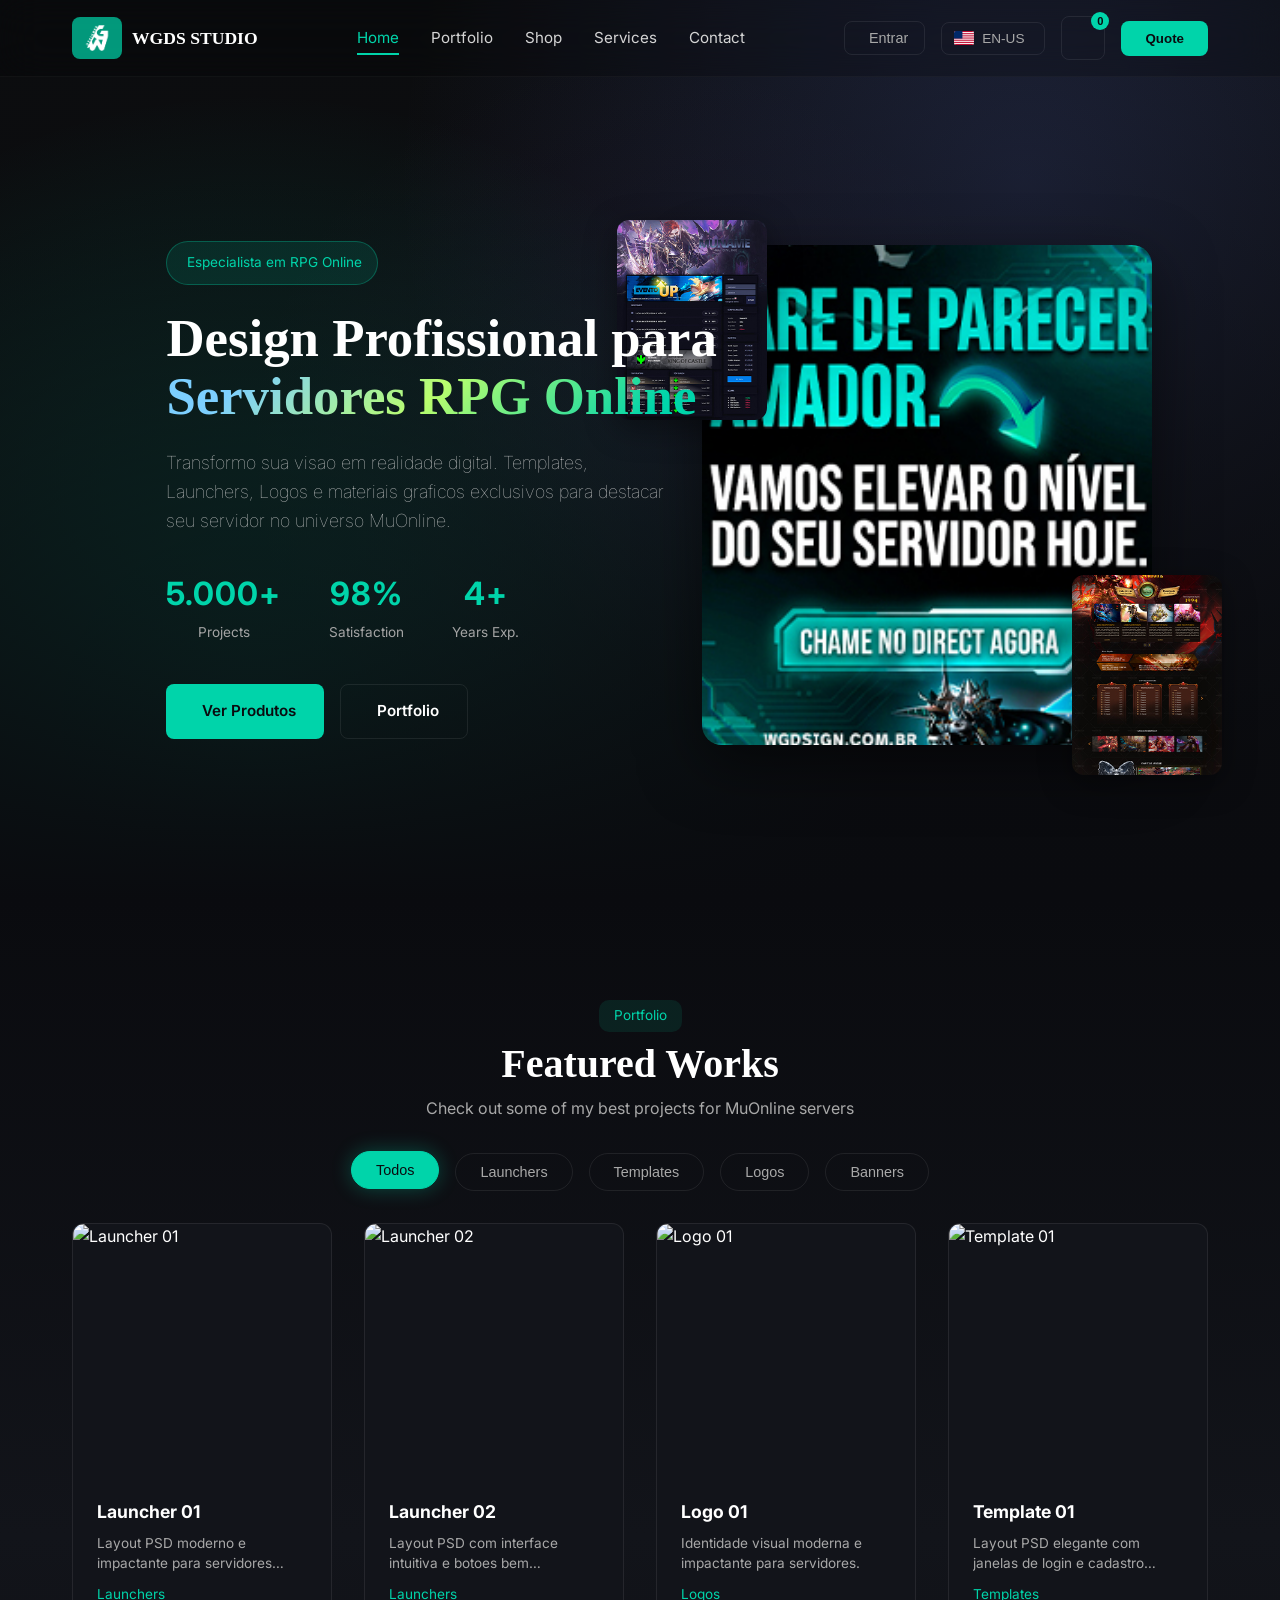
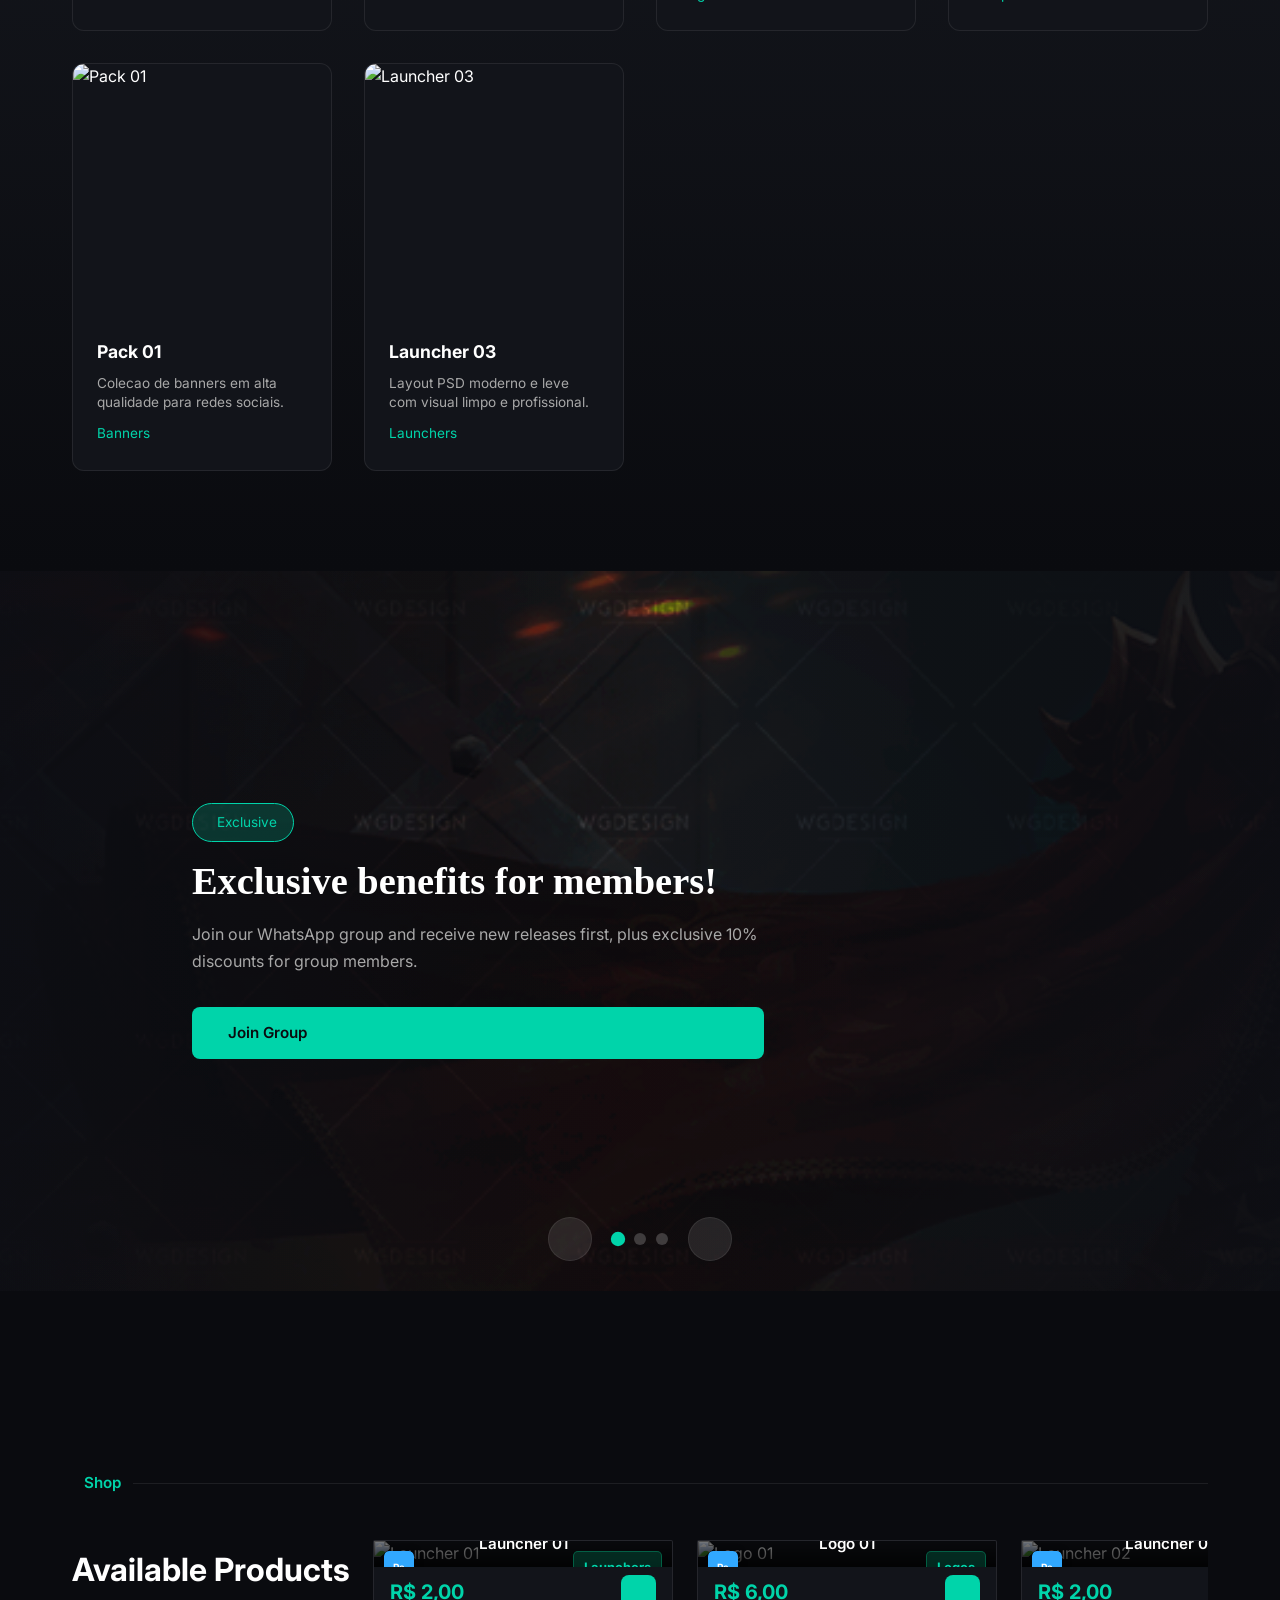
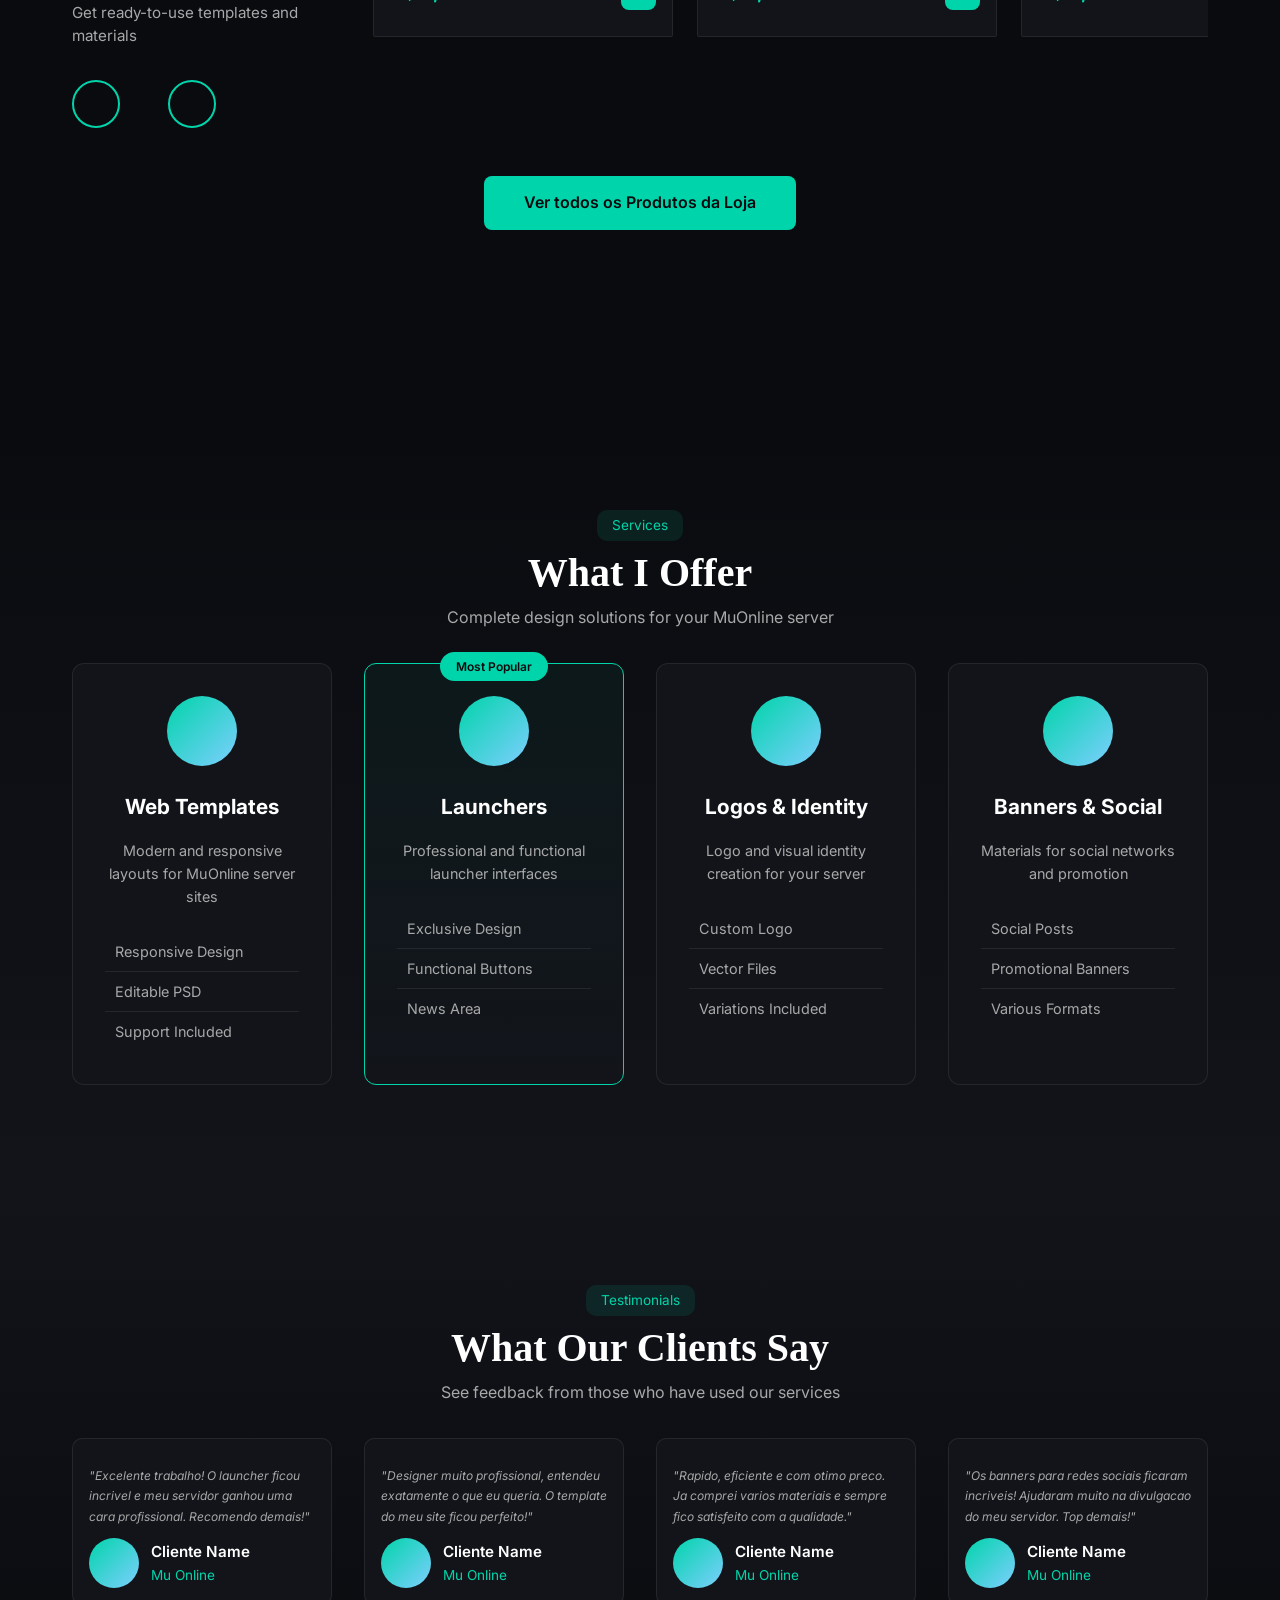
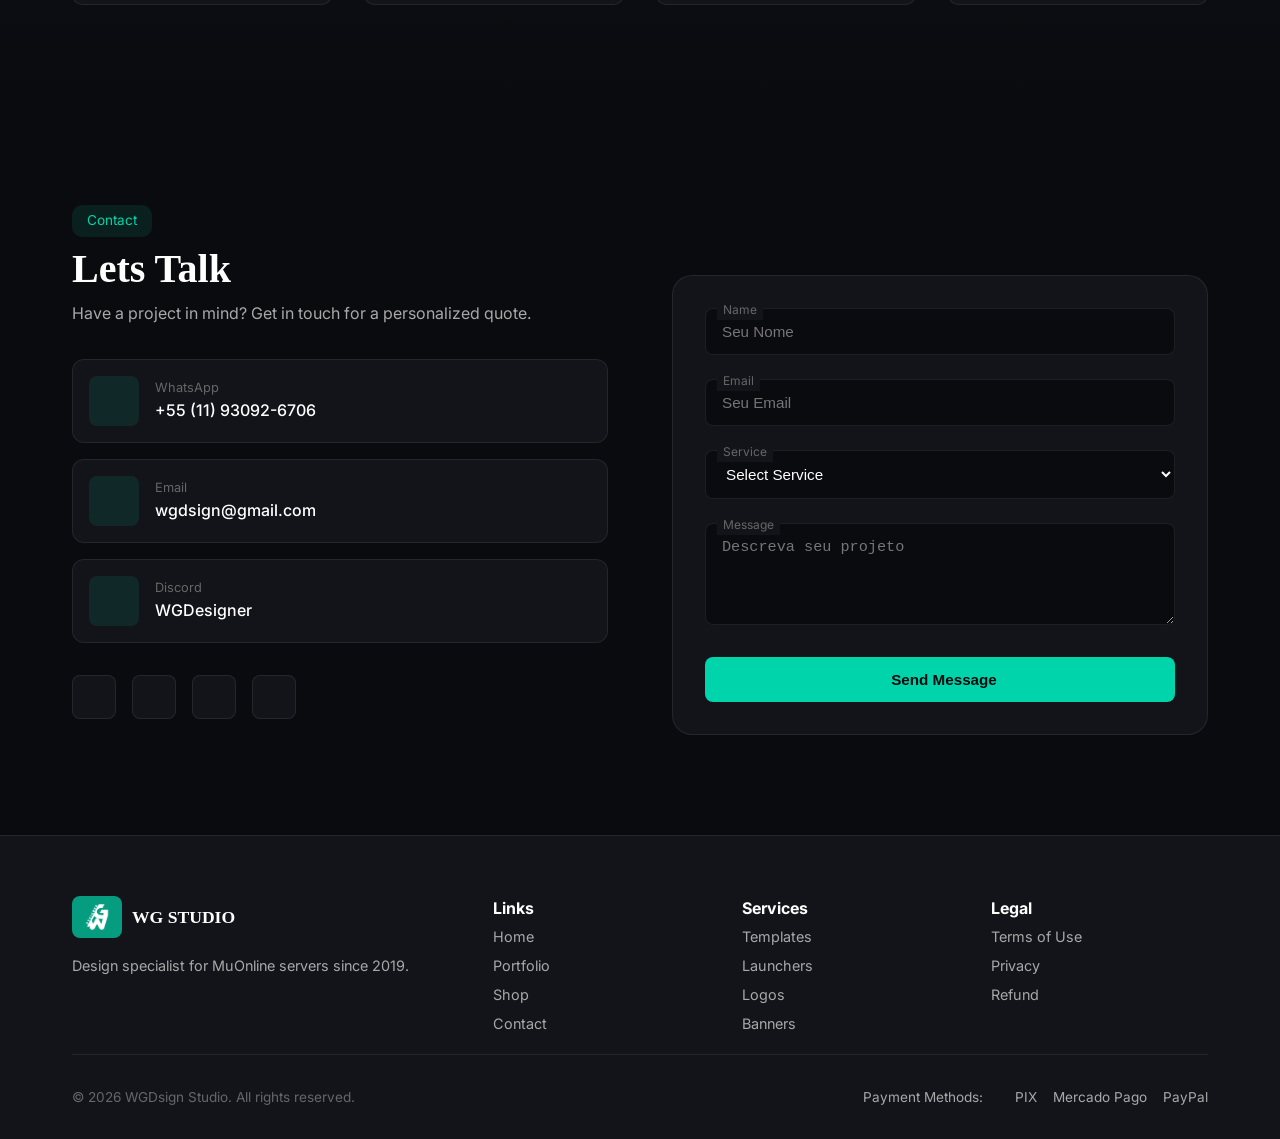
==== commit bf619283: "nova atualizações" ====
--- a/pages/admin.html
+++ b/pages/admin.html
@@ -214,9 +214,20 @@
                             <label>Desconto (%)</label>
                             <input type="number" id="productDiscount" min="0" max="99" value="0" placeholder="0">
                         </div>
-                        <div class="admin-form-group">
-                            <label>Tag / Badge</label>
-                            <input type="text" id="productTag" placeholder="Ex: Premium, Novo, Exclusivo">
+                        <div class="admin-form-group full-width">
+                            <label>Tipo de Arquivo</label>
+                            <div class="file-tags-selector" id="productFileTags">
+                                <label class="file-tag-option"><input type="checkbox" value="PSD"><span class="file-tag-label">PSD</span></label>
+                                <label class="file-tag-option"><input type="checkbox" value="HTML"><span class="file-tag-label">HTML</span></label>
+                                <label class="file-tag-option"><input type="checkbox" value="CSS"><span class="file-tag-label">CSS</span></label>
+                                <label class="file-tag-option"><input type="checkbox" value="JS"><span class="file-tag-label">JS</span></label>
+                                <label class="file-tag-option"><input type="checkbox" value="PHP"><span class="file-tag-label">PHP</span></label>
+                                <label class="file-tag-option"><input type="checkbox" value="PNG"><span class="file-tag-label">PNG</span></label>
+                                <label class="file-tag-option"><input type="checkbox" value="JPG"><span class="file-tag-label">JPG</span></label>
+                                <label class="file-tag-option"><input type="checkbox" value="SVG"><span class="file-tag-label">SVG</span></label>
+                                <label class="file-tag-option"><input type="checkbox" value="AI"><span class="file-tag-label">AI</span></label>
+                                <label class="file-tag-option"><input type="checkbox" value="FIGMA"><span class="file-tag-label">FIGMA</span></label>
+                            </div>
                         </div>
                         <div class="admin-form-group full-width">
                             <label>Descricao *</label>
--- a/assets/css/style.css
+++ b/assets/css/style.css
@@ -626,13 +626,263 @@
     margin-bottom: 0.5rem;
 }
 
+.portfolio-description {
+    font-size: 0.85rem;
+    color: var(--text-secondary);
+    margin-bottom: 0.5rem;
+    line-height: 1.4;
+    display: -webkit-box;
+    -webkit-line-clamp: 2;
+    -webkit-box-orient: vertical;
+    overflow: hidden;
+}
+
 .portfolio-category {
     color: var(--primary);
     font-size: 0.85rem;
+}
+
+.portfolio-modal {
+    position: fixed;
+    inset: 0;
+    z-index: 9999;
+    display: flex;
+    align-items: center;
+    justify-content: center;
+    opacity: 0;
+    transition: opacity 0.3s ease;
+    pointer-events: none;
+}
+
+.portfolio-modal.open {
+    opacity: 1;
+    pointer-events: all;
+}
+
+.portfolio-modal-overlay {
+    position: absolute;
+    inset: 0;
+    background: rgba(0, 0, 0, 0.85);
+    backdrop-filter: blur(8px);
+}
+
+.portfolio-modal-content {
+    position: relative;
+    display: flex;
+    max-width: 900px;
+    width: 90%;
+    max-height: 85vh;
+    background: var(--bg-card);
+    border-radius: var(--radius-lg);
+    overflow: hidden;
+    border: 1px solid var(--border-color);
+    box-shadow: var(--shadow-lg);
+    transform: scale(0.9);
+    transition: transform 0.3s ease;
+}
+
+.portfolio-modal.open .portfolio-modal-content {
+    transform: scale(1);
+}
+
+.portfolio-modal-close {
+    position: absolute;
+    top: 1rem;
+    right: 1rem;
+    width: 40px;
+    height: 40px;
+    border-radius: 50%;
+    border: none;
+    background: var(--primary);
+    color: var(--bg-dark);
+    font-size: 1.3rem;
+    cursor: pointer;
+    display: flex;
+    align-items: center;
+    justify-content: center;
+    z-index: 10;
+    transition: var(--transition);
+}
+
+.portfolio-modal-close:hover {
+    transform: scale(1.1);
+    box-shadow: var(--shadow-glow);
+}
+
+.portfolio-modal-image {
+    flex: 1.2;
+    min-height: 300px;
+    max-height: 85vh;
+    overflow: hidden;
+}
+
+.portfolio-modal-image img {
+    width: 100%;
+    height: 100%;
+    object-fit: cover;
+}
+
+.portfolio-modal-info {
+    flex: 0.8;
+    padding: 2.5rem;
+    display: flex;
+    flex-direction: column;
+    justify-content: center;
+    gap: 0.8rem;
+}
+
+.portfolio-modal-category {
+    display: inline-block;
+    background: rgba(0, 255, 180, 0.1);
+    color: var(--primary);
+    padding: 0.4rem 1.2rem;
+    border-radius: 50px;
+    font-size: 0.85rem;
+    font-weight: 500;
+    width: fit-content;
+    border: 1px solid rgba(0, 255, 180, 0.2);
+}
+
+.portfolio-modal-title {
+    font-size: 1.6rem;
+    font-weight: 700;
+    color: var(--text-primary);
+}
+
+.portfolio-modal-description {
+    font-size: 0.95rem;
+    color: var(--text-secondary);
+    line-height: 1.6;
+}
+
+@media (max-width: 768px) {
+    .portfolio-modal-content {
+        flex-direction: column;
+        max-height: 90vh;
+        overflow-y: auto;
+    }
+    .portfolio-modal-image {
+        min-height: 200px;
+        max-height: 300px;
+    }
+    .portfolio-modal-info {
+        padding: 1.5rem;
+    }
+    .portfolio-modal-title {
+        font-size: 1.3rem;
+    }
 }
 
 .shop-section {
     background: var(--bg-dark);
+    padding: 80px 0;
+}
+
+.shop-header-line {
+    display: flex;
+    align-items: center;
+    gap: 12px;
+    margin-bottom: 2.5rem;
+}
+
+.shop-badge-icon {
+    color: var(--primary);
+    font-size: 1.2rem;
+}
+
+.shop-badge-text {
+    color: var(--primary);
+    font-size: 0.95rem;
+    font-weight: 600;
+    white-space: nowrap;
+}
+
+.shop-header-divider {
+    flex: 1;
+    height: 1px;
+    background: var(--border-color);
+}
+
+.shop-slider-layout {
+    display: flex;
+    gap: 1rem;
+    align-items: flex-start;
+}
+
+.shop-slider-left {
+    flex: 0 0 280px;
+    padding-top: 1rem;
+}
+
+.shop-slider-title {
+    font-size: 2rem;
+    font-weight: 700;
+    color: var(--text-primary);
+    margin-bottom: 0.8rem;
+    line-height: 1.2;
+}
+
+.shop-slider-desc {
+    color: var(--text-secondary);
+    font-size: 0.95rem;
+    margin-bottom: 2rem;
+    line-height: 1.5;
+}
+
+.shop-slider-arrows {
+    display: flex;
+    gap: 3rem;
+}
+
+.shop-arrow {
+    width: 48px;
+    height: 48px;
+    border-radius: 50%;
+    border: 2px solid var(--primary);
+    background: transparent;
+    color: var(--primary);
+    font-size: 1.2rem;
+    cursor: pointer;
+    display: flex;
+    align-items: center;
+    justify-content: center;
+    transition: var(--transition);
+}
+
+.shop-arrow:hover {
+    background: var(--primary);
+    color: var(--bg-dark);
+    box-shadow: var(--shadow-glow);
+}
+
+.shop-slider-track-wrapper {
+    flex: 1;
+    padding: 5px;
+    overflow: hidden;
+    position: relative;
+}
+
+.shop-slider-track {
+    display: flex;
+    gap: 1.5rem;
+    transition: transform 0.5s cubic-bezier(0.25, 0.46, 0.45, 0.94);
+    will-change: transform;
+}
+
+.shop-slider-track .product-card {
+    flex: 0 0 300px;
+    min-width: 300px;
+}
+
+.shop-view-all {
+    text-align: center;
+    margin-top: 3rem;
+}
+
+.shop-view-all .btn {
+    padding: 14px 40px;
+    font-size: 1rem;
+    font-weight: 600;
 }
 
 .shop-grid {
@@ -643,15 +893,17 @@
 
 .product-card {
     background: var(--bg-card);
-    border-radius: var(--radius-md);
+    border-radius: 2px;
     overflow: hidden;
     border: 1px solid var(--border-color);
     transition: var(--transition);
     position: relative;
+    display: flex;
+    flex-direction: column;
 }
 
 .product-card:hover {
-    transform: translateY(-10px);
+    transform: translateY(-4px);
     box-shadow: var(--shadow-md);
     border-color: var(--primary);
 }
@@ -675,25 +927,71 @@
 
 .product-image {
     position: relative;
-    height: 220px;
     overflow: hidden;
+}
+
+.file-tags-icons {
+    position: absolute;
+    top: 10px;
+    left: 10px;
+    display: flex;
+    gap: 4px;
+    z-index: 3;
+    flex-wrap: wrap;
+}
+
+.file-tags-icons .file-icon {
+    width: 30px;
+    height: 30px;
+    filter: drop-shadow(0 2px 4px rgba(0,0,0,0.5));
+    border-radius: 5px;
+}
+
+.product-category-badge {
+    position: absolute;
+    top: 10px;
+    right: 10px;
+    background: rgba(0, 255, 180, 0.15);
+    color: var(--primary);
+    font-size: 13px;
+    font-weight: 700;
+    padding: 5px 10px;
+    border-radius: 5px;
+    z-index: 3;
+    backdrop-filter: blur(4px);
+    border: 1px solid rgba(0, 255, 180, 0.25);
+}
+
+.product-name-overlay {
+    position: absolute;
+    bottom: 0;
+    left: 0;
+    right: 0;
+    text-align: center;
+    padding: 2rem 1rem 0.8rem;
+    background: linear-gradient(transparent, rgba(0,0,0,0.85));
+    color: #fff;
+    font-size: 0.95rem;
+    font-weight: 600;
+    line-height: 1.3;
+    z-index: 2;
 }
 
 .product-image img {
     width: 100%;
-    height: 100%;
-    object-fit: cover;
+    height: auto;
+    display: block;
     transition: var(--transition);
 }
 
 .product-card:hover .product-image img {
-    transform: scale(1.1);
+    transform: scale(1.05);
 }
 
 .product-overlay {
     position: absolute;
     inset: 0;
-    background: rgba(0, 0, 0, 0.7);
+    background: rgba(0, 0, 0, 0.6);
     display: flex;
     align-items: center;
     justify-content: center;
@@ -724,21 +1022,7 @@
 }
 
 .product-info {
-    padding: 1.5rem;
-}
-
-.product-category {
-    display: inline-block;
-    color: var(--primary);
-    font-size: 0.8rem;
-    font-weight: 500;
-    margin-bottom: 0.5rem;
-}
-
-.product-name {
-    font-size: 1.1rem;
-    font-weight: 600;
-    margin-bottom: 0.5rem;
+    padding: 0.5rem 1rem;
 }
 
 .product-description {
@@ -770,15 +1054,15 @@
 
 .price-current {
     color: var(--primary);
-    font-size: 1.3rem;
+    font-size: 20px;
     font-weight: 700;
 }
 
 .add-to-cart-btn {
     background: var(--primary);
     color: var(--bg-dark);
-    width: 44px;
-    height: 44px;
+    width: 35px;
+    height: 35px;
     border-radius: var(--radius-sm);
     border: none;
     cursor: pointer;
@@ -1106,6 +1390,52 @@
 .payment-methods i {
     font-size: 1.3rem;
     color: var(--primary);
+}
+
+
+.modal-content {
+    width: 100%;
+    background-color: #21232c;
+    padding: 15px;
+    border-radius: 10px;
+    text-align: center;
+    position: relative;
+    margin-bottom: 10px;
+    border: solid 1px #323928;
+}
+.close-button {
+    position: absolute;
+    top: 10px;
+    right: 15px;
+    cursor: pointer;
+}
+.qrcode-img {
+    width: 100%;
+    max-width: 190px;
+}
+#pixCopiaECola {
+    padding: 10px;
+    width: 100%;
+    height: 40px;
+    resize: none;
+    font-size: 10px;
+    color: #eee;
+    text-align: center;
+    border-radius: 10px;
+    border: solid 1px #323928;
+    background: #1a1a2e;
+}
+
+.btn-copiar{
+    font-family: 'Inter', sans-serif;
+    padding: 5px;
+    background: #00d4aa;
+    border-color: #00d4aa;
+    color: #0a0b0f;
+    font-weight: bold;
+    border-radius: 10px;
+    text-transform: uppercase;
+    cursor: pointer;
 }
 
 .cart-sidebar {
@@ -1552,6 +1882,34 @@
     .shop-grid {
         grid-template-columns: 1fr;
     }
+
+    .shop-slider-layout {
+        flex-direction: column;
+        gap: 1.5rem;
+    }
+
+    .shop-slider-left {
+        flex: none;
+        width: 100%;
+        display: flex;
+        flex-wrap: wrap;
+        align-items: center;
+        gap: 1rem;
+    }
+
+    .shop-slider-title {
+        font-size: 1.5rem;
+        width: 100%;
+    }
+
+    .shop-slider-desc {
+        margin-bottom: 0.5rem;
+    }
+
+    .shop-slider-track .product-card {
+        flex: 0 0 250px;
+        min-width: 250px;
+    }
     
     .services-grid {
         grid-template-columns: 1fr;
--- a/assets/css/admin.css
+++ b/assets/css/admin.css
@@ -559,6 +559,42 @@
     margin-right: 8px;
 }
 
+.file-tags-selector {
+    display: flex;
+    flex-wrap: wrap;
+    gap: 8px;
+}
+
+.file-tag-option {
+    display: flex;
+    align-items: center;
+    gap: 4px;
+    cursor: pointer;
+}
+
+.file-tag-option input[type="checkbox"] {
+    display: none;
+}
+
+.file-tag-label {
+    display: inline-block;
+    padding: 5px 12px;
+    border-radius: 6px;
+    font-size: 0.75rem;
+    font-weight: 600;
+    background: rgba(255, 255, 255, 0.05);
+    border: 1px solid rgba(255, 255, 255, 0.1);
+    color: #aaa;
+    transition: all 0.2s;
+    user-select: none;
+}
+
+.file-tag-option input[type="checkbox"]:checked + .file-tag-label {
+    background: rgba(200, 255, 0, 0.15);
+    border-color: #c8ff00;
+    color: #c8ff00;
+}
+
 .admin-image-preview {
     width: 100%;
     min-height: 80px;
